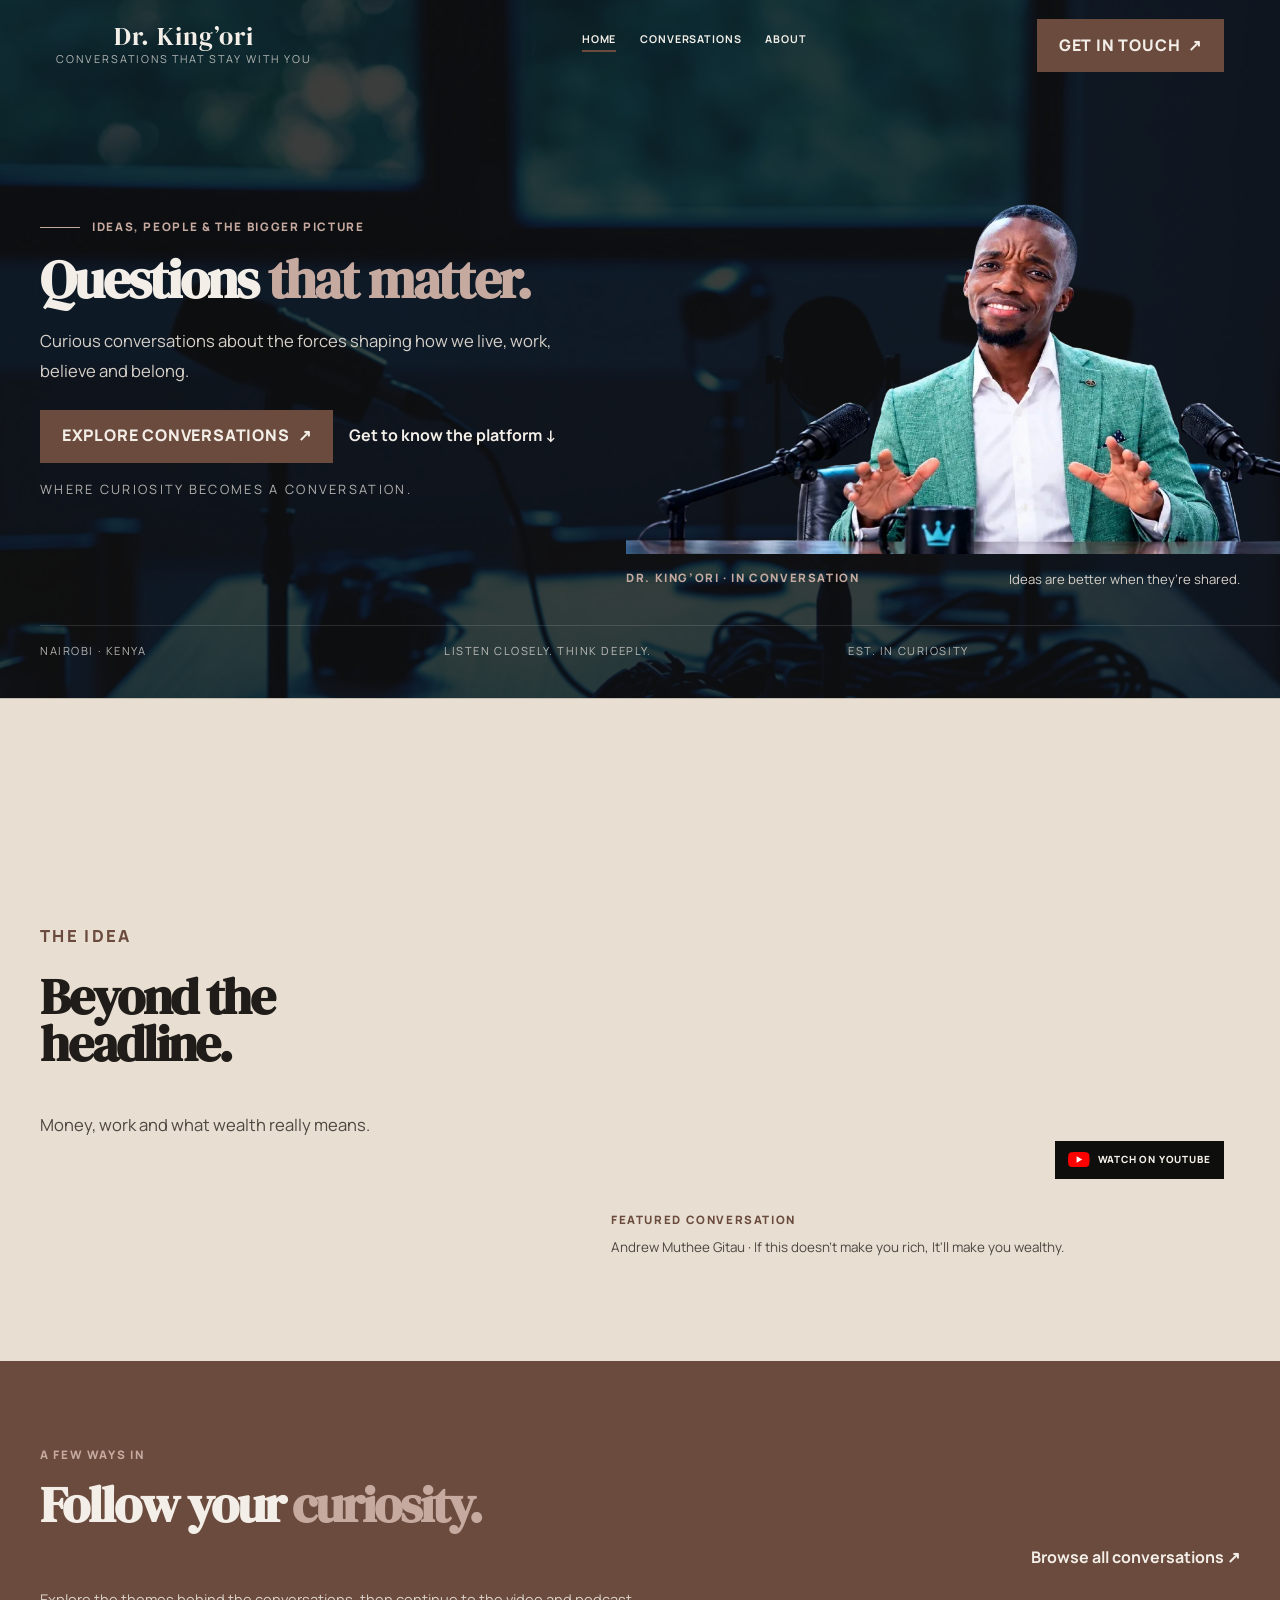
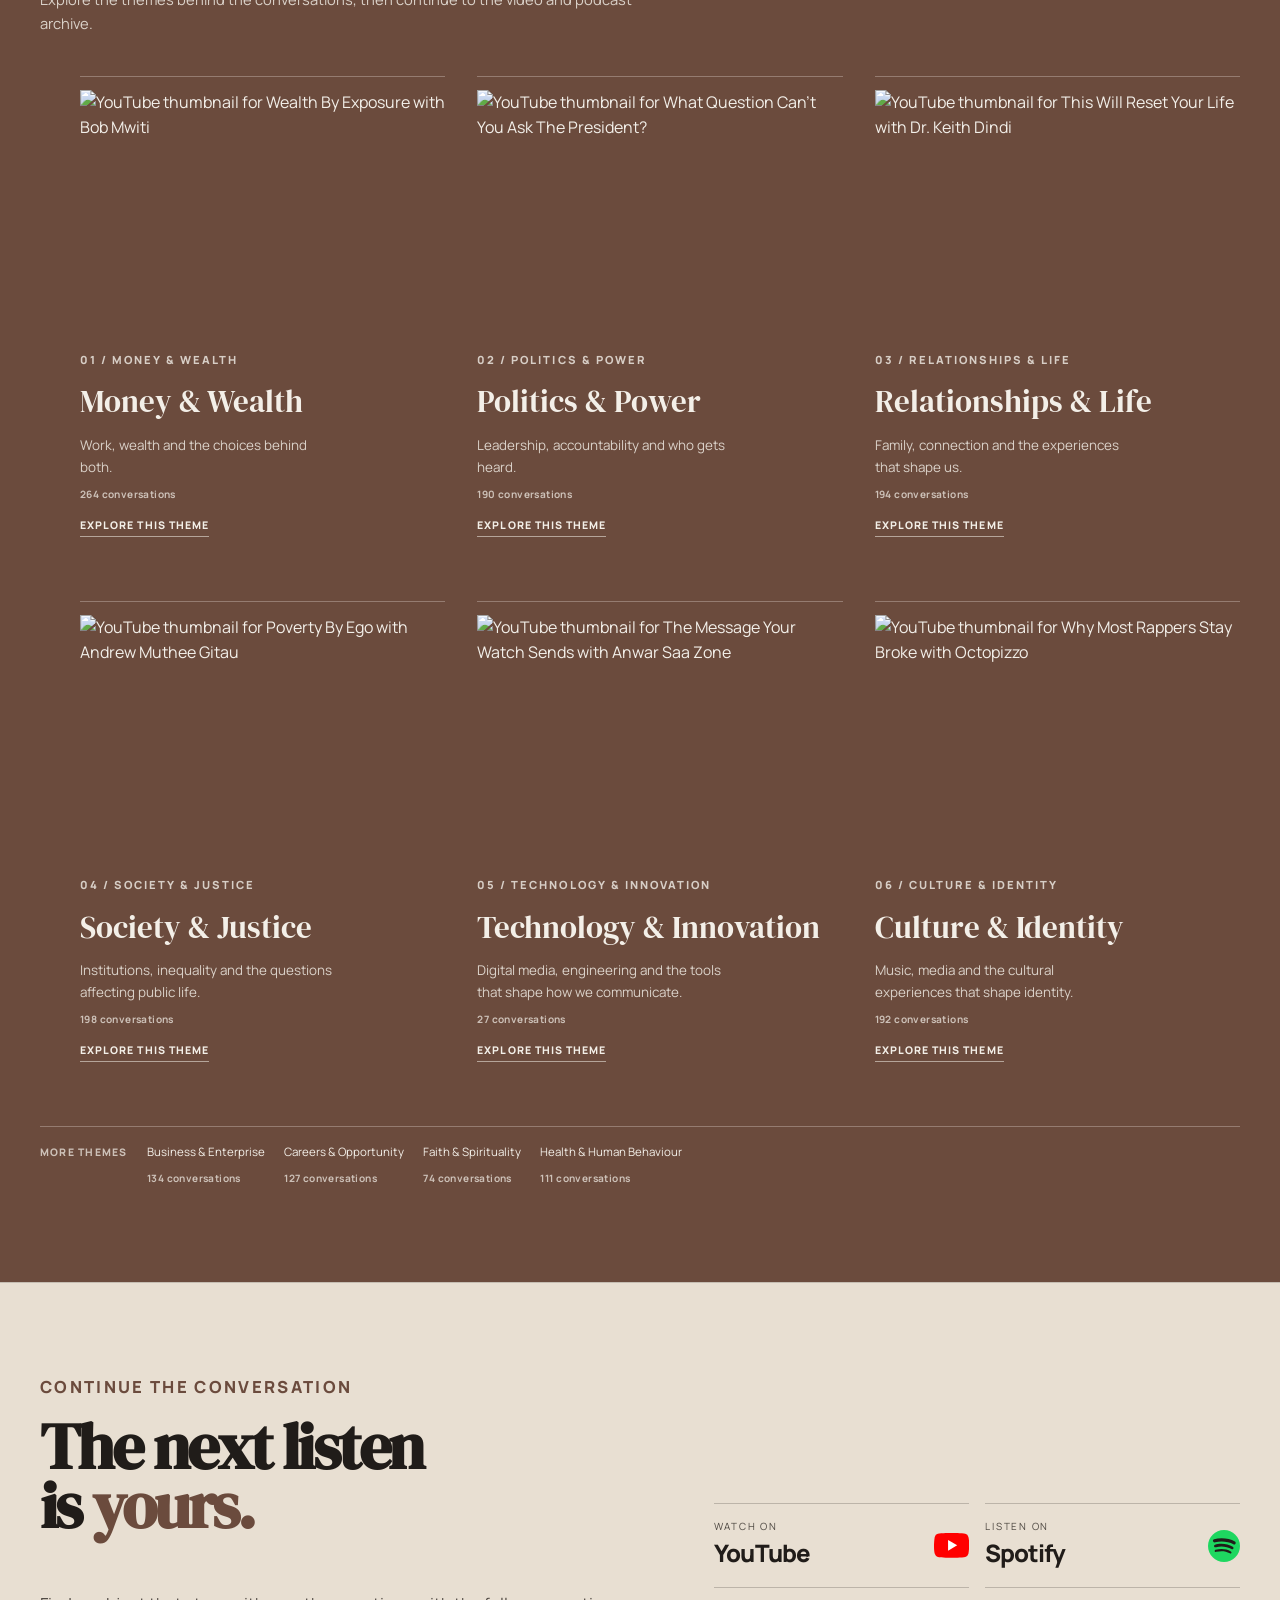
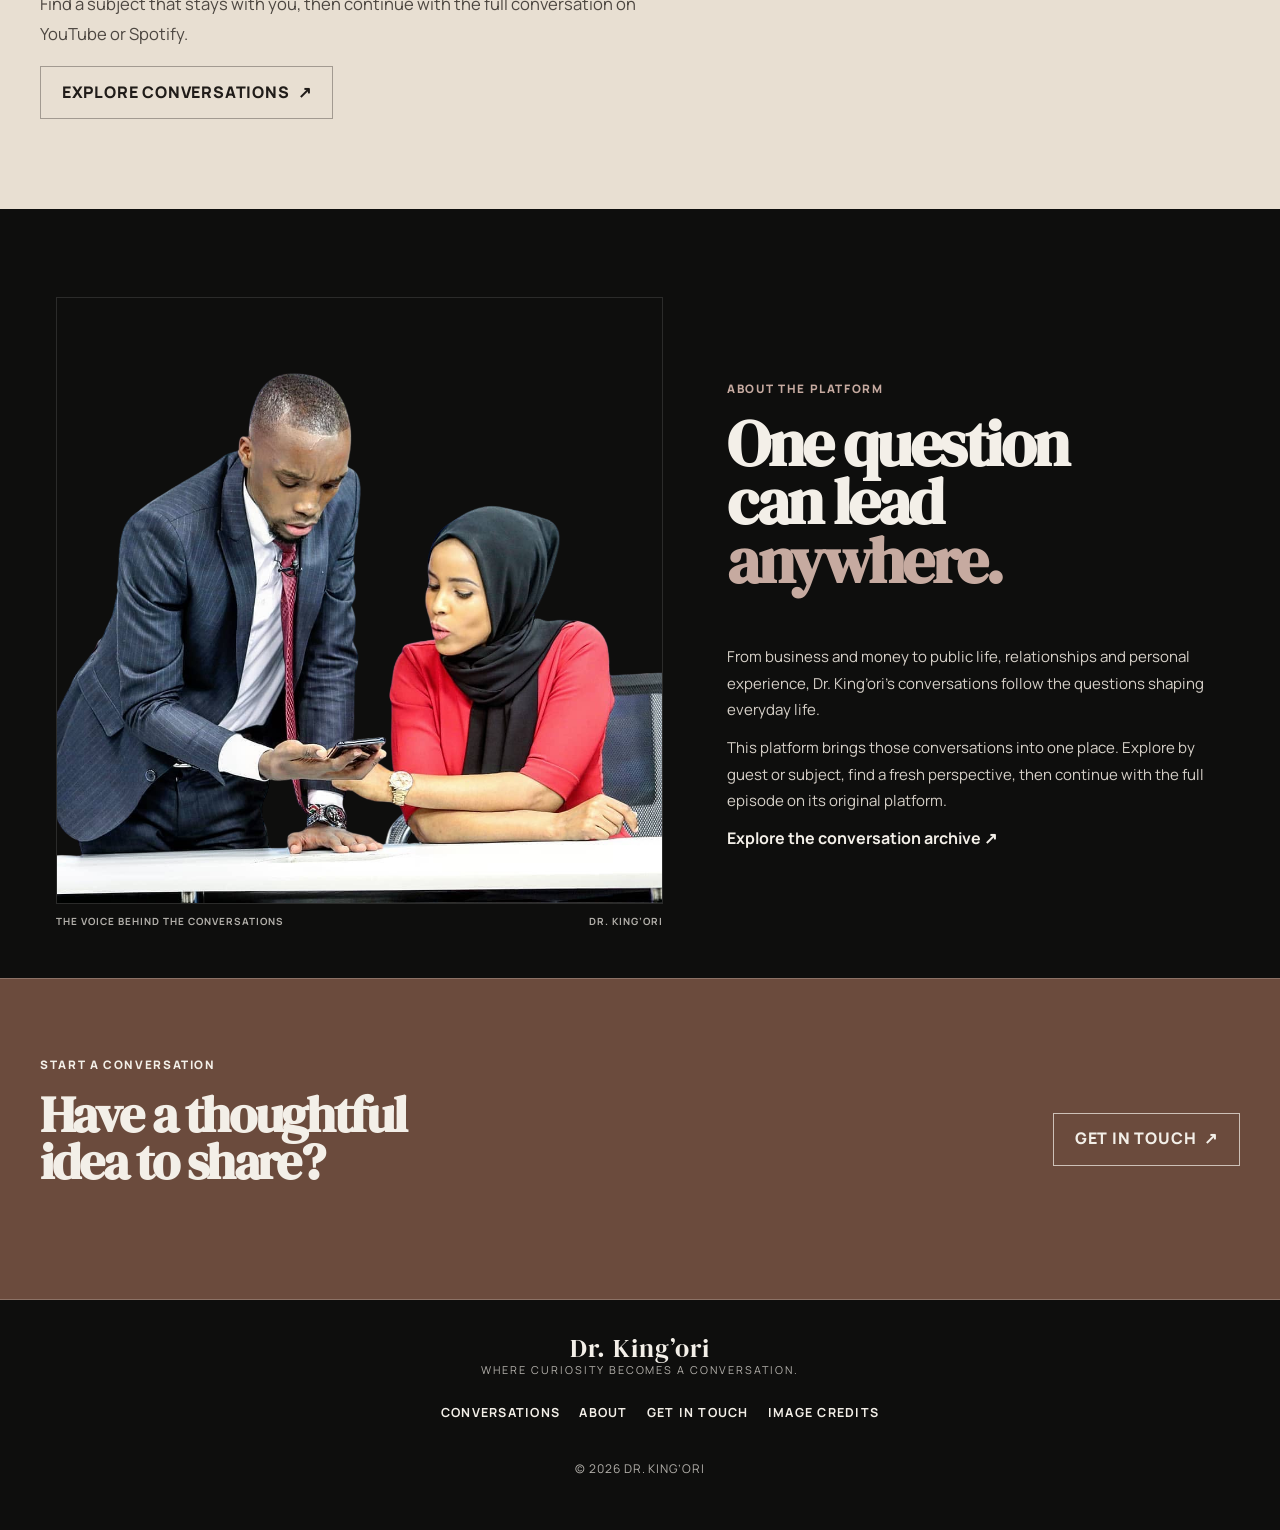
==== index.html @ 10d5b48e "Start the Kingori site as its own repository. Move the client site out of the course tree and publis" ====
<!doctype html>
<html lang="en">
  <head>
    <meta charset="UTF-8" />
    <meta name="viewport" content="width=device-width, initial-scale=1.0" />
    <meta
      name="description"
      content="Explore thoughtful conversations about money, power, people, society, and the questions shaping everyday life."
    />
    <meta name="author" content="Dr. King’ori" />
    <meta name="theme-color" content="#0e0e0d" />
    <title>Dr. King’ori — Questions That Matter</title>
    <link rel="preconnect" href="https://fonts.googleapis.com" />
    <link rel="preconnect" href="https://fonts.gstatic.com" crossorigin />
    <link
      href="https://fonts.googleapis.com/css2?family=DM+Serif+Display&family=Manrope:wght@400;500;600;700;800&display=swap"
      rel="stylesheet"
    />
    <link rel="stylesheet" href="styles/styles.css" />
    <link rel="stylesheet" href="styles/kingori.css" />
    <script src="scripts/main.js" defer></script>
    <script type="module" src="scripts/conversations/homepage.js"></script>
  </head>
  <body class="home-page">
    <a class="skip-link" href="#main-content">Skip to content</a>
    <div class="home-stage">
      <header class="page-header">
        <div class="header-container">
          <a class="wordmark" href="index.html" aria-label="Dr. King’ori home">
            <span class="wordmark-name">Dr. King’ori</span>
            <span class="wordmark-caption">Conversations that stay with you</span>
          </a>
          <nav class="navigation" aria-label="Main navigation">
            <ul class="nav-items">
              <li class="nav-item"><a href="index.html" aria-current="page">Home</a></li>
              <li class="nav-item"><a href="media.html">Conversations</a></li>
              <li class="nav-item"><a href="#about">About</a></li>
            </ul>
          </nav>
          <div class="actions">
            <a href="booking.html" class="cta-btn">Get in touch <span aria-hidden="true">↗</span></a>
          </div>
        </div>
      </header>

      <main id="main-content">
      <section class="hero home-hero" aria-labelledby="home-title">
        <div class="hero-content">
          <p class="eyebrow"><span></span> Ideas, people &amp; the bigger picture</p>
          <h1 id="home-title">Questions <em>that <span class="drop-word">matter.</span></em></h1>
          <p class="hero-lede">
            Curious conversations about the forces shaping how we live, work,
            believe and belong.
          </p>
          <div class="hero-actions">
            <a class="button button-dark" href="media.html">Explore conversations <span aria-hidden="true">↗</span></a>
            <a class="text-link" href="#about">Get to know the platform <span aria-hidden="true">↓</span></a>
          </div>
          <p class="hero-note">Where curiosity becomes a conversation.</p>
        </div>
        <figure class="hero-visual">
          <img
            src="images/hero/kingori00.webp"
            srcset="images/hero/kingori00.webp 1200w"
            sizes="(max-width: 699px) 100vw, 58vw"
            alt="Dr. King’ori discussing an idea with a guest"
            width="1200"
            height="675"
            fetchpriority="high"
            decoding="async"
          />
          <figcaption>
            <span class="visual-index">Dr. King’ori · In conversation</span>
            <span>Ideas are better when they’re shared.</span>
          </figcaption>
        </figure>
        <div class="hero-bottomline" aria-hidden="true">
          <span>NAIROBI · KENYA</span>
          <span>LISTEN CLOSELY. THINK DEEPLY.</span>
          <span>EST. IN CURIOSITY</span>
        </div>
      </section>

      <section class="intro-band featured-conversation" aria-labelledby="intro-title">
        <div class="feature-copy">
          <p class="eyebrow">THE IDEA</p>
          <h2 id="intro-title">Beyond the headline.</h2>
          <p>
            Money, work and what wealth really means.
          </p>
        </div>
        <figure class="feature-visual">
          <a
            class="feature-image-link"
            href="https://www.youtube.com/watch?v=Ff_97c6CEBM"
            target="_blank"
            rel="noopener noreferrer"
            aria-label="Watch on YouTube: If this doesn't make you rich, It'll make you wealthy with Andrew Muthee Gitau"
          >
            <span class="feature-play-cue" aria-hidden="true">
              <svg xmlns="http://www.w3.org/2000/svg" viewBox="0 0 256 180" focusable="false">
                <path fill="red" d="M250.346 28.075A32.18 32.18 0 0 0 227.69 5.418C207.824 0 127.87 0 127.87 0S47.912.164 28.046 5.582A32.18 32.18 0 0 0 5.39 28.24c-6.009 35.298-8.34 89.084.165 122.97a32.18 32.18 0 0 0 22.656 22.657c19.866 5.418 99.822 5.418 99.822 5.418s79.955 0 99.82-5.418a32.18 32.18 0 0 0 22.657-22.657c6.338-35.348 8.291-89.1-.164-123.134Z"/>
                <path fill="#fff" d="m102.421 128.06l66.328-38.418l-66.328-38.418z"/>
              </svg>
              <span>Watch on YouTube</span>
            </span>
            <picture>
              <source
                media="(max-width: 699px)"
                srcset="images/hero/media-mobile.webp"
              />
              <img
                src="images/hero/mediak.webp"
                alt="Dr. King’ori and a guest seated across a table in conversation."
                width="1944"
                height="1215"
                loading="lazy"
                decoding="async"
              />
            </picture>
          </a>
          <figcaption>
            <span class="visual-index">FEATURED CONVERSATION</span>
            <span class="feature-title">Andrew Muthee Gitau · If this doesn't make you rich, It'll make you wealthy.</span>
          </figcaption>
        </figure>
      </section>

      <section class="topics-section" aria-labelledby="topics-title">
        <div class="section-heading">
          <div>
            <p class="eyebrow">A FEW WAYS IN</p>
            <h2 id="topics-title">Follow your <em>curiosity.</em></h2>
          </div>
          <a class="text-link" href="media.html">Browse all conversations <span aria-hidden="true">↗</span></a>
        </div>
        <p class="topics-intro">
          Explore the themes behind the conversations, then continue to the video and podcast archive.
        </p>
        <ul class="topic-grid">
          <li>
            <a class="topic-card" href="media.html?category=money-wealth#conversation-archive" data-category="money-wealth">
              <span class="topic-image"><img data-category-image="money-wealth" alt="" width="1200" height="800" loading="lazy" decoding="async" /></span>
              <span class="topic-number">01 / MONEY &amp; WEALTH</span>
              <span class="topic-name">Money &amp; Wealth</span>
              <span class="topic-description">Work, wealth and the choices behind both.</span>
              <span class="topic-count"></span>
              <span class="topic-link-label">Explore this theme</span>
            </a>
          </li>
          <li>
            <a class="topic-card" href="media.html?category=politics-power#conversation-archive" data-category="politics-power">
              <span class="topic-image"><img data-category-image="politics-power" alt="" width="1200" height="800" loading="lazy" decoding="async" /></span>
              <span class="topic-number">02 / POLITICS &amp; POWER</span>
              <span class="topic-name">Politics &amp; Power</span>
              <span class="topic-description">Leadership, accountability and who gets heard.</span>
              <span class="topic-count"></span>
              <span class="topic-link-label">Explore this theme</span>
            </a>
          </li>
          <li>
            <a class="topic-card topic-card-people" href="media.html?category=relationships-life#conversation-archive" data-category="relationships-life">
              <span class="topic-image"><img data-category-image="relationships-life" alt="" width="1200" height="800" loading="lazy" decoding="async" /></span>
              <span class="topic-number">03 / RELATIONSHIPS &amp; LIFE</span>
              <span class="topic-name">Relationships &amp; Life</span>
              <span class="topic-description">Family, connection and the experiences that shape us.</span>
              <span class="topic-count"></span>
              <span class="topic-link-label">Explore this theme</span>
            </a>
          </li>
          <li>
            <a class="topic-card" href="media.html?category=society-justice#conversation-archive" data-category="society-justice">
              <span class="topic-image"><img data-category-image="society-justice" alt="" width="1200" height="800" loading="lazy" decoding="async" /></span>
              <span class="topic-number">04 / SOCIETY &amp; JUSTICE</span>
              <span class="topic-name">Society &amp; Justice</span>
              <span class="topic-description">Institutions, inequality and the questions affecting public life.</span>
              <span class="topic-count"></span>
              <span class="topic-link-label">Explore this theme</span>
            </a>
          </li>
          <li>
            <a class="topic-card" href="media.html?category=technology-innovation#conversation-archive" data-category="technology-innovation">
              <span class="topic-image"><img data-category-image="technology-innovation" alt="" width="1200" height="800" loading="lazy" decoding="async" /></span>
              <span class="topic-number">05 / TECHNOLOGY &amp; INNOVATION</span>
              <span class="topic-name">Technology &amp; Innovation</span>
              <span class="topic-description">Digital media, engineering and the tools that shape how we communicate.</span>
              <span class="topic-count"></span>
              <span class="topic-link-label">Explore this theme</span>
            </a>
          </li>
          <li>
            <a class="topic-card" href="media.html?category=culture-identity#conversation-archive" data-category="culture-identity">
              <span class="topic-image"><img data-category-image="culture-identity" alt="" width="1200" height="800" loading="lazy" decoding="async" /></span>
              <span class="topic-number">06 / CULTURE &amp; IDENTITY</span>
              <span class="topic-name">Culture &amp; Identity</span>
              <span class="topic-description">Music, media and the cultural experiences that shape identity.</span>
              <span class="topic-count"></span>
              <span class="topic-link-label">Explore this theme</span>
            </a>
          </li>
        </ul>
        <nav class="topic-shortcuts" aria-label="More conversation themes">
          <span>More themes</span>
          <a class="topic-shortcut" href="media.html?category=business-enterprise#conversation-archive" data-category="business-enterprise">Business &amp; Enterprise <span class="topic-count"></span></a>
          <a class="topic-shortcut" href="media.html?category=careers-opportunity#conversation-archive" data-category="careers-opportunity">Careers &amp; Opportunity <span class="topic-count"></span></a>
          <a class="topic-shortcut" href="media.html?category=faith-spirituality#conversation-archive" data-category="faith-spirituality">Faith &amp; Spirituality <span class="topic-count"></span></a>
          <a class="topic-shortcut" href="media.html?category=health-behaviour#conversation-archive" data-category="health-behaviour">Health &amp; Human Behaviour <span class="topic-count"></span></a>
        </nav>
      </section>

      <section class="listen-section" aria-labelledby="listen-title">
        <div class="listen-copy">
          <p class="eyebrow">CONTINUE THE CONVERSATION</p>
          <h2 id="listen-title">The next listen<br />is <em>yours.</em></h2>
          <p>
            Find a subject that stays with you, then continue with the full
            conversation on YouTube or Spotify.
          </p>
          <a class="button button-light" href="media.html">Explore conversations <span aria-hidden="true">↗</span></a>
        </div>
        <div class="platform-links">
          <a href="https://www.youtube.com/@LebrandKingori" target="_blank" rel="noopener noreferrer">
            <span><small>WATCH ON</small><strong>YouTube</strong></span>
            <svg class="platform-icon platform-icon-youtube" viewBox="0 0 256 180" aria-hidden="true" focusable="false">
              <path fill="#ff0000" d="M250.346 28.075A32.18 32.18 0 0 0 227.69 5.418C207.824 0 127.87 0 127.87 0S47.912.164 28.046 5.582A32.18 32.18 0 0 0 5.39 28.24c-6.009 35.298-8.34 89.084.165 122.97a32.18 32.18 0 0 0 22.656 22.657c19.866 5.418 99.822 5.418 99.822 5.418s79.955 0 99.82-5.418a32.18 32.18 0 0 0 22.657-22.657c6.338-35.348 8.291-89.1-.164-123.134Z"/>
              <path fill="#fff" d="m102.421 128.06l66.328-38.418l-66.328-38.418z"/>
            </svg>
          </a>
          <a href="https://open.spotify.com/show/5LmRSFz7JvyE0gGiOT6Xpd" target="_blank" rel="noopener noreferrer">
            <span><small>LISTEN ON</small><strong>Spotify</strong></span>
            <svg class="platform-icon platform-icon-spotify" viewBox="0 0 512 512" aria-hidden="true" focusable="false">
              <path fill="#1ed760" d="M256 0C114.7 0 0 114.7 0 256s114.7 256 256 256s256-114.7 256-256S397.3 0 256 0"/>
              <path fill="#201c19" d="M419.7 230.3c-5.4 0-8.7-1.3-13.3-4c-73.5-43.9-204.9-54.4-290-30.7c-3.7 1-8.4 2.7-13.3 2.7c-13.6 0-24.1-10.6-24.1-24.4c0-14 8.7-22 18-24.7c36.3-10.6 77-15.7 121.3-15.7c75.4 0 154.3 15.7 212 49.3c8.1 4.6 13.3 11 13.3 23.3c.1 14.2-11.3 24.2-23.9 24.2m-32 78.7c-5.4 0-9-2.4-12.7-4.3c-64.5-38.2-160.7-53.6-246.3-30.3c-5 1.3-7.6 2.7-12.3 2.7c-11 0-20-9-20-20s5.4-18.4 16-21.4c28.7-8.1 58-14 101-14c67 0 131.7 16.6 182.7 47c8.4 5 11.7 11.4 11.7 20.3c-.2 11-8.8 20-20.1 20m-27.8 67.7c-4.3 0-7-1.3-11-3.7c-64.4-38.8-139.4-40.5-213.4-25.3c-4 1-9.3 2.7-12.3 2.7c-10 0-16.3-7.9-16.3-16.3c0-10.6 6.3-15.7 14-17.3c84.5-18.7 170.9-17 244.6 27c6.3 4 10 7.6 10 17s-7.2 15.9-15.6 15.9"/>
            </svg>
          </a>
        </div>
      </section>

      <section class="about-section about-editorial" id="about" aria-labelledby="about-title">
        <figure class="about-visual">
          <img
            src="images/hero/port-6.png"
            alt="Dr. King’ori speaking into a microphone at a live event."
            width="1080"
            height="1080"
            loading="lazy"
            decoding="async"
          />
          <figcaption>
            <span>THE VOICE BEHIND THE CONVERSATIONS</span>
            <span>Dr. King’ori</span>
          </figcaption>
        </figure>
        <div class="about-content">
          <p class="eyebrow">ABOUT THE PLATFORM</p>
          <h2 id="about-title">One question<br />can lead <em>anywhere.</em></h2>
          <div class="about-copy">
            <p>
              From business and money to public life, relationships and
              personal experience, Dr. King’ori’s conversations follow the
              questions shaping everyday life.
            </p>
            <p>
              This platform brings those conversations into one place. Explore
              by guest or subject, find a fresh perspective, then continue with
              the full episode on its original platform.
            </p>
            <a class="text-link" href="media.html">Explore the conversation archive <span aria-hidden="true">↗</span></a>
          </div>
        </div>
      </section>

      <section class="contact-band" aria-labelledby="contact-title">
        <div>
          <p class="eyebrow">START A CONVERSATION</p>
          <h2 id="contact-title">Have a thoughtful<br />idea to share?</h2>
        </div>
        <a class="button button-outline" href="booking.html">Get in touch <span aria-hidden="true">↗</span></a>
      </section>
    </main>

    <footer class="page-footer">
      <a class="wordmark footer-wordmark" href="index.html">
        <span class="wordmark-name">Dr. King’ori</span>
        <span class="wordmark-caption">Where curiosity becomes a conversation.</span>
      </a>
      <nav aria-label="Footer navigation">
        <ul class="footer-nav">
          <li><a href="media.html">Conversations</a></li>
          <li><a href="index.html#about">About</a></li>
          <li><a href="booking.html">Get in touch</a></li>
          <li><a href="references.html">Image credits</a></li>
        </ul>
      </nav>
      <p class="footer-meta">© <span id="currentyear"></span> Dr. King’ori</p>
    </footer>
    </div>
  </body>
</html>
---- styles/styles.css ----
* {
  box-sizing: border-box;
}

html {
  scroll-behavior: smooth;
}

body {
  margin: 0;
  min-width: min(320px, 100%);
  font-family: "Manrope", "Segoe UI", sans-serif;
  line-height: 1.6;
  background: #111111;
  color: #f4eee5;
}

img {
  display: block;
  max-width: 100%;
  height: auto;
}

button,
input,
select,
textarea {
  font: inherit;
}

:focus-visible {
  outline: 2px solid #c69953;
  outline-offset: 4px;
}

p,
h1,
h2,
h3,
ul,
ol {
  margin-top: 0;
}

@media (prefers-reduced-motion: reduce) {
  html:focus-within {
    scroll-behavior: auto;
  }

  *, *::before, *::after {
    animation-duration: 0.01ms !important;
    animation-iteration-count: 1 !important;
    transition-duration: 0.01ms !important;
    scroll-behavior: auto !important;
  }
}
---- styles/kingori.css ----
:root {
  --kingori-bg: #0e0e0d;
  --kingori-bg-soft: #161412;
  --kingori-panel: rgba(255, 255, 255, 0.02);
  --kingori-text: #f3efe8;
  --kingori-text-soft: #d6d0c8;
  --kingori-line: rgba(255, 255, 255, 0.12);
  --kingori-accent: #6b4b3d;
  --kingori-accent-readable: #c6aaa0;
  --kingori-accent-soft: #d8c4bb;
  --kingori-muted: rgba(243, 239, 232, 0.72);
}

body {
  background: var(--kingori-bg);
  color: var(--kingori-text);
}

.home-stage {
  position: relative;
  isolation: isolate;
}

.home-stage::before {
  position: absolute;
  z-index: 0;
  inset: 0 0 auto;
  height: clamp(60rem, calc(100svh + 2rem), 68rem);
  background: url("../images/background/bg-1.webp") center 42% / cover no-repeat;
  content: "";
  opacity: 0.2;
  pointer-events: none;
}

.home-stage > .page-header,
.home-stage > main,
.home-stage > .page-footer {
  position: relative;
  z-index: 1;
}

.home-page #main-content > .intro-band {
  position: relative;
  z-index: 1;
  background: var(--kingori-bg);
}

img {
  border-radius: 0;
}

.skip-link {
  position: absolute;
  left: 1rem;
  top: -3rem;
  z-index: 100;
  padding: 0.7rem 1rem;
  background: #fff;
  color: #111;
  text-decoration: none;
}

.skip-link:focus {
  top: 1rem;
}

.page-header {
  position: sticky;
  top: 0;
  z-index: 20;
  background: rgba(14, 14, 13, 0.92);
  backdrop-filter: blur(8px);
  border-bottom: 1px solid var(--kingori-line);
}

.home-page .page-header {
  position: relative;
  background: transparent;
  backdrop-filter: none;
  border-bottom: 0;
}

.header-container {
  max-width: 1200px;
  margin: 0 auto;
  padding: 1.2rem 1rem;
  display: grid;
  gap: 1rem;
  justify-items: center;
  align-items: center;
}

.wordmark {
  display: inline-flex;
  flex-direction: column;
  align-items: center;
  text-decoration: none;
  color: var(--kingori-text);
}

.wordmark-name {
  font-family: "DM Serif Display", Georgia, serif;
  font-size: clamp(1.4rem, 2vw, 2.1rem);
  letter-spacing: 0.04em;
  line-height: 1;
}

.wordmark-caption {
  font-size: 0.68rem;
  letter-spacing: 0.18em;
  text-transform: uppercase;
  opacity: 0.72;
}

.navigation {
  width: 100%;
}

.nav-items {
  list-style: none;
  display: flex;
  justify-content: center;
  flex-wrap: wrap;
  gap: 1rem 1.5rem;
}

.nav-items a,
.footer-nav a,
.platform-strip a,
.text-link,
.archive-card-link,
.archive-source,
.platform-links a {
  color: var(--kingori-text);
  text-decoration: none;
}

.nav-items a {
  position: relative;
  font-weight: 700;
  letter-spacing: 0.08em;
  text-transform: uppercase;
  font-size: 0.67rem;
}

.nav-items a::after {
  content: "";
  position: absolute;
  left: 0;
  bottom: -0.35rem;
  width: 100%;
  height: 2px;
  background: var(--kingori-accent);
  transform: scaleX(0);
  transform-origin: center;
  transition: transform 180ms ease;
}

.nav-items a:hover::after,
.nav-items a[aria-current="page"]::after {
  transform: scaleX(1);
}

.actions {
  display: flex;
  justify-content: center;
}

.cta-btn,
.button,
.archive-source,
.archive-card-link,
.platform-links a,
.text-link,
.media-reset {
  transition:
    transform 180ms ease,
    background-color 180ms ease,
    border-color 180ms ease,
    color 180ms ease;
}

.cta-btn,
.button {
  display: inline-flex;
  align-items: center;
  justify-content: center;
  gap: 0.5rem;
  padding: 0.8rem 1.3rem;
  border-radius: 0;
  text-decoration: none;
  font-weight: 800;
  letter-spacing: 0.05em;
  text-transform: uppercase;
  border: 1px solid transparent;
  cursor: pointer;
}

.cta-btn,
.button-dark {
  background: var(--kingori-accent);
  color: var(--kingori-text);
}

.button-outline,
.button-light,
.media-reset {
  background: transparent;
  border-color: var(--kingori-line);
  color: var(--kingori-text);
}

.button:hover,
.cta-btn:hover,
.archive-source:hover,
.archive-card-link:hover,
.platform-links a:hover,
.text-link:hover,
.media-reset:hover {
  transform: translateY(-1px);
}

.text-link {
  font-weight: 700;
}

.hero,
.intro-band,
.topics-section,
.listen-section,
.about-section,
.contact-band,
.media-main,
.booking-main,
.page-footer,
.references-main {
  max-width: 1200px;
  margin: 0 auto;
  padding-left: 1rem;
  padding-right: 1rem;
}

.hero {
  display: grid;
  gap: 2rem;
  padding-top: clamp(3rem, 7vw, 6rem);
  padding-bottom: clamp(2.5rem, 6vw, 4rem);
}

.home-hero {
  max-width: none;
  padding-left: max(1rem, calc((100vw - 1200px) / 2));
  padding-right: 0;
  background: transparent;
}

.eyebrow {
  display: inline-flex;
  align-items: center;
  gap: 0.75rem;
  margin-bottom: 1rem;
  color: var(--kingori-accent-readable);
  font-size: 0.73rem;
  font-weight: 800;
  letter-spacing: 0.14em;
  text-transform: uppercase;
}

.eyebrow span {
  display: inline-block;
  width: 2.5rem;
  height: 1px;
  background: currentColor;
}

.hero h1,
.archive-intro h1,
.booking-intro h1,
.about-section h2,
.listen-copy h2,
.intro-band h2,
.contact-band h2,
.section-heading h2 {
  font-family: "DM Serif Display", Georgia, serif;
  line-height: 0.92;
  letter-spacing: -0.04em;
  color: var(--kingori-text);
}

.hero h1 {
  font-size: clamp(3.2rem, 7vw, 7rem);
}

@keyframes matter-pendulum {
  0% {
    opacity: 0;
    transform: translateY(1.2em) rotate(90deg);
  }

  15% {
    opacity: 1;
    transform: translateY(1.2em) rotate(70deg);
  }

  40% {
    transform: translateY(1.2em) rotate(-20deg);
  }

  60% {
    transform: translateY(1.2em) rotate(10deg);
  }

  80% {
    transform: translateY(1.2em) rotate(-5deg);
  }

  100% {
    opacity: 1;
    transform: translateY(1.2em) rotate(0deg);
  }
}

.hero h1 em,
.archive-intro h1 em,
.booking-intro h1 em,
.about-section h2 em,
.listen-copy h2 em,
.section-heading h2 em {
  color: var(--kingori-accent-readable);
  font-style: normal;
}

.hero-lede,
.archive-intro p,
.listen-copy p,
.about-copy p,
.booking-intro-description,
.booking-form-intro p,
.archive-heading p,
.intro-band p,
.references-intro,
.contact-aside p {
  max-width: 38rem;
  font-size: 1.04rem;
  line-height: 1.8;
  color: var(--kingori-text-soft);
}

.hero-actions {
  display: flex;
  flex-wrap: wrap;
  align-items: center;
  gap: 1rem;
  margin-top: 1.5rem;
}

.hero-note {
  margin-top: 1rem;
  font-size: 0.8rem;
  letter-spacing: 0.18em;
  text-transform: uppercase;
  color: var(--kingori-muted);
}

.hero-visual {
  position: relative;
  margin: 0;
  padding: 0;
  border: 0;
  background: transparent;
  box-shadow: none;
}

.hero-visual img {
  width: 100%;
  height: auto;
  aspect-ratio: 1.6;
  object-fit: cover;
  object-position: right center;
  border-radius: 0;
}

.hero-visual figcaption {
  display: flex;
  flex-wrap: wrap;
  justify-content: space-between;
  gap: 0.35rem 1rem;
  margin-top: 0.9rem;
  padding-right: max(1rem, calc((100vw - 1200px) / 2));
  color: var(--kingori-text-soft);
  font-size: 0.82rem;
}

.visual-index {
  font-size: 0.72rem;
  letter-spacing: 0.14em;
  color: var(--kingori-accent-readable);
  text-transform: uppercase;
  font-weight: 800;
}

.hero-bottomline {
  margin-top: 0.2rem;
  display: grid;
  grid-template-columns: repeat(auto-fit, minmax(10rem, 1fr));
  gap: 0.75rem;
  padding-top: 1rem;
  border-top: 1px solid var(--kingori-line);
  color: var(--kingori-muted);
  font-size: 0.7rem;
  letter-spacing: 0.14em;
  text-transform: uppercase;
}

.intro-band,
.listen-section,
.contact-band {
  border-top: 1px solid var(--kingori-line);
  padding-top: 3rem;
  padding-bottom: 3rem;
}

.intro-band {
  display: grid;
  gap: 1.2rem;
  align-items: center;
}

.featured-conversation {
  grid-template-columns: minmax(0, 1fr);
  gap: 2rem;
  padding-top: clamp(4rem, 8vw, 7rem);
  padding-bottom: clamp(4rem, 8vw, 7rem);
}

.home-page #main-content > .featured-conversation {
  max-width: none;
  margin: 0;
  padding-right: max(1rem, calc((100vw - 1200px) / 2));
  padding-left: max(1rem, calc((100vw - 1200px) / 2));
  background: #e8dfd2;
  border-color: rgba(14, 14, 13, 0.16);
  color: #201c19;
}

.home-page #main-content > .featured-conversation .eyebrow,
.home-page #main-content > .featured-conversation h2 span,
.home-page #main-content > .featured-conversation .visual-index {
  color: #6b4b3d;
}

.home-page #main-content > .featured-conversation h2 {
  color: #201c19;
}

.home-page #main-content > .featured-conversation .feature-copy > p:not(.eyebrow),
.home-page #main-content > .featured-conversation figcaption {
  color: #4d4741;
}

.home-page #main-content > .listen-section {
  max-width: none;
  margin: 0;
  border-color: rgba(14, 14, 13, 0.16);
  padding: clamp(3rem, 7vw, 6rem) max(1rem, calc((100vw - 1200px) / 2));
  background: #e8dfd2;
  color: #201c19;
}

.home-page #main-content > .listen-section .eyebrow,
.home-page #main-content > .listen-section .listen-copy h2 em {
  color: #6b4b3d;
}

.home-page #main-content > .listen-section .listen-copy h2,
.home-page #main-content > .listen-section .listen-copy p:not(.eyebrow),
.home-page #main-content > .listen-section .platform-links a {
  color: #201c19;
}

.home-page #main-content > .listen-section .listen-copy p:not(.eyebrow) {
  color: #4d4741;
}

.home-page #main-content > .listen-section .button-light {
  border-color: rgba(32, 28, 25, 0.35);
  color: #201c19;
}

.home-page #main-content > .listen-section .button-light:hover,
.home-page #main-content > .listen-section .button-light:focus-visible {
  border-color: #6b4b3d;
  background: rgba(107, 75, 61, 0.08);
}

.home-page #main-content > .listen-section .platform-links a {
  border-color: rgba(32, 28, 25, 0.22);
}

.home-page #main-content > .listen-section .platform-links a small {
  color: #4d4741;
}

.home-page #main-content > .listen-section .platform-links a:hover,
.home-page #main-content > .listen-section .platform-links a:focus-visible {
  border-color: #6b4b3d;
}

.home-page #main-content > .contact-band {
  max-width: none;
  margin: 0;
  border-color: rgba(243, 239, 232, 0.24);
  padding: clamp(2.5rem, 6vw, 4.5rem) max(1rem, calc((100vw - 1200px) / 2));
  background: var(--kingori-accent);
  color: var(--kingori-text);
}

.home-page #main-content > .contact-band .eyebrow,
.home-page #main-content > .contact-band h2 {
  color: var(--kingori-text);
}

.home-page #main-content > .contact-band .button-outline {
  border-color: rgba(243, 239, 232, 0.72);
  color: var(--kingori-text);
}

.home-page #main-content > .contact-band .button-outline:hover,
.home-page #main-content > .contact-band .button-outline:focus-visible {
  border-color: var(--kingori-text);
  background: rgba(243, 239, 232, 0.1);
}

.feature-copy {
  max-width: 34rem;
}

.feature-copy .eyebrow {
  margin-bottom: 1.4rem;
}

.feature-copy h2 {
  max-width: 12ch;
}

.feature-copy > p:not(.eyebrow) {
  max-width: 34rem;
  margin-bottom: 0;
}

.feature-image-link {
  position: relative;
  display: block;
  overflow: hidden;
}

.feature-play-cue {
  position: absolute;
  right: 1rem;
  bottom: 1rem;
  z-index: 1;
  display: inline-flex;
  align-items: center;
  gap: 0.5rem;
  padding: 0.7rem 0.85rem;
  background: var(--kingori-bg);
  color: var(--kingori-text);
  font-size: 0.62rem;
  font-weight: 800;
  letter-spacing: 0.08em;
  text-transform: uppercase;
}

.feature-play-cue svg {
  width: 1.35rem;
  height: auto;
  flex: 0 0 auto;
}

.feature-visual {
  margin: 0;
}

.feature-visual img {
  width: 100%;
  aspect-ratio: 16 / 10;
  object-fit: cover;
}

.feature-visual figcaption {
  display: grid;
  gap: 0.5rem;
  margin-top: 1rem;
  color: var(--kingori-text-soft);
  font-size: 0.84rem;
  line-height: 1.6;
}

.feature-visual .visual-index {
  color: var(--kingori-accent-readable);
}

.intro-band h2 {
  font-size: clamp(2rem, 4vw, 4rem);
}

.intro-band h2 span {
  color: var(--kingori-accent-readable);
}

.topics-section {
  padding-top: clamp(3.5rem, 7vw, 5rem);
  padding-bottom: clamp(4rem, 8vw, 6rem);
}

.home-page #main-content > .topics-section {
  max-width: none;
  margin: 0;
  padding-right: max(1rem, calc((100vw - 1200px) / 2));
  padding-left: max(1rem, calc((100vw - 1200px) / 2));
  background: var(--kingori-accent);
  color: var(--kingori-text);
}

.section-heading {
  display: flex;
  flex-wrap: wrap;
  align-items: end;
  justify-content: space-between;
  gap: 1rem;
  margin-bottom: 1.5rem;
}

.topics-intro {
  max-width: 38rem;
  margin: -0.45rem 0 2.5rem;
  color: rgba(243, 239, 232, 0.82);
  font-size: 0.92rem;
  line-height: 1.65;
}

.section-heading h2 {
  font-size: clamp(2.3rem, 4vw, 4rem);
}

.topic-grid {
  list-style: none;
  display: grid;
  grid-template-columns: repeat(3, minmax(0, 1fr));
  column-gap: clamp(1rem, 2.5vw, 2rem);
  row-gap: clamp(2.5rem, 5vw, 4rem);
}

.topic-card {
  display: grid;
  align-content: start;
  padding-top: 0.8rem;
  border-top: 1px solid rgba(243, 239, 232, 0.3);
  border-radius: 0;
  background: transparent;
  color: var(--kingori-text);
  text-decoration: none;
}

.topic-card:focus-visible {
  outline: 2px solid var(--kingori-text);
  outline-offset: 0.35rem;
}

.topic-image {
  display: block;
  overflow: hidden;
  margin-bottom: 1.1rem;
}

.topic-image img {
  display: block;
  width: 100%;
  aspect-ratio: 3 / 2;
  object-fit: cover;
  object-position: center;
  filter: saturate(0.84);
  transition:
    filter 360ms ease,
    transform 500ms cubic-bezier(0.2, 0.7, 0.2, 1);
}

.topic-card:hover .topic-image img,
.topic-card:focus-visible .topic-image img {
  filter: saturate(1);
  transform: scale(1.025);
}

.topic-card-people .topic-image img {
  object-position: center 12%;
}

.topic-number {
  display: block;
  font-size: 0.7rem;
  letter-spacing: 0.18em;
  font-weight: 800;
  text-transform: uppercase;
  color: rgba(243, 239, 232, 0.8);
}

.topic-name {
  margin-top: 0.55rem;
  font-size: clamp(1.45rem, 2.4vw, 2rem);
  font-family: "DM Serif Display", Georgia, serif;
}

.topic-description {
  max-width: 32ch;
  margin-top: 0.45rem;
  color: rgba(243, 239, 232, 0.82);
  font-size: 0.84rem;
  line-height: 1.65;
}

.topic-link-label {
  width: fit-content;
  margin-top: 0.9rem;
  border-bottom: 1px solid rgba(243, 239, 232, 0.55);
  padding-bottom: 0.16rem;
  font-size: 0.66rem;
  font-weight: 800;
  letter-spacing: 0.1em;
  text-transform: uppercase;
  transition: border-color 180ms ease;
}

.topic-count {
  display: block;
  margin-top: 0.5rem;
  color: rgba(243, 239, 232, 0.72);
  font-size: 0.63rem;
  font-weight: 700;
  letter-spacing: 0.04em;
}

.topic-shortcuts {
  display: flex;
  flex-wrap: wrap;
  align-items: baseline;
  gap: 0.75rem 1.2rem;
  margin-top: clamp(2.5rem, 5vw, 4rem);
  border-top: 1px solid rgba(243, 239, 232, 0.3);
  padding-top: 1rem;
}

.topic-shortcuts > span {
  color: rgba(243, 239, 232, 0.72);
  font-size: 0.65rem;
  font-weight: 800;
  letter-spacing: 0.12em;
  text-transform: uppercase;
}

.topic-shortcut {
  color: var(--kingori-text);
  font-size: 0.72rem;
  text-decoration: none;
}

.topic-shortcut:hover,
.topic-shortcut:focus-visible {
  text-decoration: underline;
  text-underline-offset: 0.2em;
}

.topic-card:hover .topic-link-label,
.topic-card:focus-visible .topic-link-label {
  border-color: currentColor;
}

.listen-section {
  display: grid;
  gap: 2rem;
}

.listen-copy h2 {
  font-size: clamp(2.4rem, 5vw, 5rem);
}

.platform-links {
  display: grid;
  gap: 1rem;
}

.platform-links a {
  display: grid;
  grid-template-columns: 1fr auto;
  align-items: center;
  gap: 1rem;
  padding: 0.9rem 0;
  border-top: 1px solid var(--kingori-line);
  border-bottom: 1px solid var(--kingori-line);
  border-left: 0;
  border-right: 0;
  border-radius: 0;
  background: transparent;
}

.platform-links a small {
  display: block;
  font-size: 0.62rem;
  letter-spacing: 0.18em;
  text-transform: uppercase;
  color: var(--kingori-muted);
}

.platform-links a strong {
  font-size: 1.5rem;
  font-weight: 800;
  letter-spacing: -0.04em;
}

.platform-icon {
  display: block;
  width: 2rem;
  height: 2rem;
  flex: 0 0 auto;
}

.platform-icon-youtube {
  width: 2.2rem;
  height: 1.55rem;
}

.about-section {
  padding-top: 2rem;
  padding-bottom: 3rem;
}

.home-page #main-content > .about-editorial {
  display: grid;
  grid-template-columns: minmax(0, 1fr);
  gap: clamp(1.5rem, 4vw, 3.5rem);
  align-items: center;
  padding-top: clamp(3rem, 7vw, 5.5rem);
}

.about-visual {
  min-width: 0;
  margin: 0;
}

.about-visual img {
  display: block;
  width: 100%;
  aspect-ratio: 1;
  border: 1px solid var(--kingori-line);
  object-fit: contain;
}

.about-visual figcaption {
  display: flex;
  justify-content: space-between;
  gap: 1rem;
  margin-top: 0.65rem;
  color: var(--kingori-muted);
  font-size: 0.62rem;
  font-weight: 700;
  letter-spacing: 0.1em;
  text-transform: uppercase;
}

.about-content {
  min-width: 0;
}

.about-content > .eyebrow {
  margin-bottom: 1rem;
}

.about-section h2 {
  font-size: clamp(2.5rem, 5vw, 5rem);
}

.about-copy {
  max-width: 38rem;
  margin-top: 1.25rem;
  display: grid;
  gap: 0.75rem;
}

.about-copy p {
  margin: 0;
  color: var(--kingori-text-soft);
  font-size: 0.94rem;
  line-height: 1.75;
}

.contact-band {
  display: flex;
  flex-wrap: wrap;
  justify-content: space-between;
  align-items: center;
  gap: 1rem;
  border-bottom: 1px solid var(--kingori-line);
  margin-bottom: 2rem;
}

.contact-band h2 {
  font-size: clamp(2rem, 4vw, 3.25rem);
}

.page-footer {
  display: grid;
  gap: 1.1rem;
  justify-items: center;
  padding-top: 2.2rem;
  padding-bottom: 2.5rem;
}

.footer-wordmark {
  margin-bottom: 0.2rem;
}

.footer-nav {
  list-style: none;
  display: flex;
  flex-wrap: wrap;
  justify-content: center;
  gap: 0.9rem 1.2rem;
}

.footer-nav a {
  font-size: 0.78rem;
  letter-spacing: 0.1em;
  text-transform: uppercase;
  font-weight: 700;
}

.footer-meta {
  font-size: 0.75rem;
  letter-spacing: 0.08em;
  text-transform: uppercase;
  color: var(--kingori-muted);
}

.archive-intro,
.archive-section,
.platform-strip,
.booking-main {
  max-width: 1200px;
  margin: 0 auto;
  padding-left: 1rem;
  padding-right: 1rem;
}

.archive-intro {
  display: grid;
  grid-template-columns: minmax(0, 1.55fr) minmax(18rem, 0.8fr);
  align-items: center;
  gap: clamp(1.5rem, 4vw, 3.5rem);
  padding-top: clamp(2rem, 4vw, 3.5rem);
  padding-bottom: 1.25rem;
}

.archive-intro-visual {
  display: block;
  grid-column: 1;
  grid-row: 1;
  min-width: 0;
}

.archive-intro-copy {
  grid-column: 2;
  grid-row: 1;
  padding-block: 1rem;
}

.archive-intro h1 {
  margin-bottom: 1rem;
  font-size: clamp(2.8rem, 4.8vw, 4.6rem);
}

.archive-intro-copy > p:last-child {
  max-width: 24rem;
  margin-bottom: 0;
  color: var(--kingori-text-soft);
  font-size: clamp(0.9rem, 1.15vw, 1rem);
  line-height: 1.7;
}

.archive-intro-image {
  width: 100%;
  height: clamp(18rem, 31vw, 25rem);
  border: 1px solid var(--kingori-line);
  object-fit: cover;
  object-position: center 42%;
}

.archive-source {
  display: inline-flex;
  align-items: center;
  gap: 0.5rem;
  margin-top: 1.2rem;
  font-weight: 800;
  letter-spacing: 0.08em;
  text-transform: uppercase;
}

.archive-section {
  padding-top: 1.5rem;
  padding-bottom: 3rem;
}

.archive-section > .archive-heading {
  display: grid;
  gap: 0.7rem;
  margin-bottom: 1.5rem;
}

.archive-heading {
  display: grid;
  gap: 0.7rem;
  margin-bottom: 1.5rem;
}

.archive-heading h2 {
  font-size: clamp(2rem, 3.7vw, 3.5rem);
  font-family: "DM Serif Display", Georgia, serif;
  color: var(--kingori-text);
  letter-spacing: -0.04em;
}

.archive-controls {
  display: grid;
  gap: 1rem;
  margin-bottom: 1.5rem;
}

.archive-tools {
  display: grid;
  grid-template-areas:
    "format format"
    "search search"
    "theme sort";
  grid-template-columns: repeat(2, minmax(0, 1fr));
  align-items: end;
  gap: 1rem;
  margin-block: 1.5rem 1.25rem;
}

.archive-format {
  grid-area: format;
  display: grid;
  gap: 0.45rem;
  align-content: end;
}

.archive-control-label,
.archive-sort label,
.archive-search label,
.category-filter-wrap label {
  display: block;
  margin: 0;
  color: var(--kingori-muted);
  font-size: 0.66rem;
  font-weight: 800;
  letter-spacing: 0.1em;
  text-transform: uppercase;
}

.category-filter-wrap {
  grid-area: theme;
  display: grid;
  min-width: 0;
  gap: 0.45rem;
  margin: 0;
}

.archive-sort {
  grid-area: sort;
  display: grid;
  min-width: 0;
  gap: 0.45rem;
}

.archive-sort select,
.category-filter-wrap select {
  width: 100%;
  min-width: 0;
  min-height: 2.7rem;
  border: 1px solid var(--kingori-line);
  border-radius: 0;
  padding: 0.55rem 0.75rem;
  background: var(--kingori-bg);
  color: var(--kingori-text);
  font: inherit;
  font-size: 0.75rem;
  cursor: pointer;
}

.format-controls {
  display: flex;
  align-items: center;
  gap: 0.45rem;
}

.format-controls button {
  flex: 0 0 auto;
  min-height: 2.7rem;
  border: 1px solid var(--kingori-line);
  border-radius: 0;
  padding: 0.6rem 0.8rem;
  background: transparent;
  color: var(--kingori-muted);
  font: inherit;
  font-size: 0.7rem;
  font-weight: 800;
  letter-spacing: 0.05em;
  cursor: pointer;
  transition: border-color 180ms ease, color 180ms ease, background-color 180ms ease;
}

.format-controls button[aria-pressed="true"] {
  border-color: var(--kingori-accent-readable);
  background: var(--kingori-accent);
  color: var(--kingori-text);
}

.format-controls button:hover {
  border-color: var(--kingori-accent-readable);
  color: var(--kingori-text);
}

.format-controls button[data-format="all"] {
  min-width: 3.25rem;
  font-size: 0.75rem;
}

.format-icon {
  display: block;
  width: 1.35rem;
  height: 1.1rem;
}

.format-icon-spotify {
  width: 1.2rem;
  height: 1.2rem;
}

.archive-search label {
  margin-bottom: 0.45rem;
}

.archive-search input {
  width: 100%;
  min-width: 0;
  min-height: 3rem;
  border: 1px solid var(--kingori-line);
  border-radius: 0;
  padding: 0.8rem 0.9rem;
  background: transparent;
  color: var(--kingori-text);
  font: inherit;
  font-size: 0.86rem;
}

.archive-search {
  grid-area: search;
  min-width: 0;
}

.archive-tools :is(button, input, select):focus-visible,
.category-filter-wrap select:focus-visible {
  outline: 2px solid var(--kingori-accent-readable);
  outline-offset: 3px;
}

.conversation-list-heading {
  display: flex;
  flex-wrap: wrap;
  align-items: baseline;
  justify-content: space-between;
  gap: 0.5rem 1.5rem;
  margin-block: 1.25rem 0.7rem;
}

.conversation-results {
  margin: 0;
  color: var(--kingori-text);
  font-size: 0.78rem;
  font-weight: 800;
  letter-spacing: 0.08em;
  text-transform: uppercase;
}

.source-status {
  max-width: 60ch;
  margin: 0;
  color: var(--kingori-muted);
  font-size: 0.72rem;
}

.conversation-list {
  display: grid;
  list-style: none;
  margin: 0;
  padding: 0;
}

.conversation-item,
.conversation-loading {
  border-top: 1px solid var(--kingori-line);
}

.conversation-entry {
  display: grid;
  grid-template-columns: minmax(8rem, 0.28fr) minmax(0, 1fr) auto;
  align-items: start;
  gap: 1.25rem;
  padding-block: 1.35rem;
}

.conversation-entry-has-cover {
  grid-template-columns: 9rem minmax(7rem, 0.28fr) minmax(0, 1fr) auto;
}

.conversation-cover {
  width: 100%;
  aspect-ratio: 16 / 10;
  border: 1px solid var(--kingori-line);
  object-fit: cover;
}

.conversation-entry-audio .conversation-cover {
  aspect-ratio: 1;
}

.conversation-index,
.conversation-meta {
  margin: 0;
  color: var(--kingori-muted);
  font-size: 0.65rem;
  font-weight: 800;
  letter-spacing: 0.1em;
  text-transform: uppercase;
}

.conversation-index span {
  display: block;
  margin-top: 0.35rem;
  color: var(--kingori-accent-readable);
}

.conversation-copy h3 {
  margin-bottom: 0.35rem;
  color: var(--kingori-text);
  font-family: "DM Serif Display", Georgia, serif;
  font-size: clamp(1.25rem, 2.2vw, 1.8rem);
  font-weight: 400;
  line-height: 1.15;
}

.conversation-guest {
  margin-bottom: 0.35rem;
  color: var(--kingori-text-soft);
  font-size: 0.84rem;
}

.conversation-meta {
  margin-bottom: 0.7rem;
  font-size: 0.62rem;
  letter-spacing: 0.06em;
}

.conversation-tags {
  display: flex;
  flex-wrap: wrap;
  gap: 0.4rem;
}

.conversation-tag {
  border: 1px solid var(--kingori-line);
  padding: 0.2rem 0.4rem;
  color: var(--kingori-accent-readable);
  font-size: 0.6rem;
  letter-spacing: 0.04em;
}

.conversation-tag-pending {
  color: var(--kingori-muted);
}

.conversation-details {
  align-self: center;
  border: 0;
  border-bottom: 1px solid var(--kingori-line);
  border-radius: 0;
  padding: 0 0 0.2rem;
  background: transparent;
  color: var(--kingori-text);
  font: inherit;
  font-size: 0.65rem;
  font-weight: 800;
  letter-spacing: 0.06em;
  text-transform: uppercase;
  cursor: pointer;
  text-decoration: none;
}

.conversation-details:hover {
  border-color: var(--kingori-accent-readable);
}

.conversation-empty,
.conversation-loading,
.archive-note {
  padding-block: 1.5rem;
  color: var(--kingori-muted);
}

.conversation-dialog {
  width: min(100% - 2rem, 44rem);
  max-height: min(85vh, 48rem);
  overflow-y: auto;
  border: 1px solid var(--kingori-line);
  border-radius: 0;
  padding: 0;
  background: var(--kingori-bg);
  color: var(--kingori-text);
}

.conversation-dialog::backdrop {
  background: rgba(0, 0, 0, 0.76);
}

.conversation-dialog-content {
  padding: clamp(1.25rem, 4vw, 2.5rem);
}

.conversation-dialog form {
  display: flex;
  justify-content: end;
  margin-bottom: 1.5rem;
}

.dialog-close {
  border: 0;
  border-bottom: 1px solid var(--kingori-line);
  border-radius: 0;
  padding: 0.2rem 0;
  background: transparent;
  color: var(--kingori-text);
  font: inherit;
  font-size: 0.7rem;
  font-weight: 800;
  text-transform: uppercase;
  cursor: pointer;
}

.conversation-dialog h2 {
  max-width: 22ch;
  margin-bottom: 1.25rem;
  font-family: "DM Serif Display", Georgia, serif;
  font-size: clamp(2rem, 5vw, 3.5rem);
  font-weight: 400;
  line-height: 1.08;
}

.dialog-metadata {
  display: grid;
  gap: 0.65rem;
  margin-bottom: 1.5rem;
  border-block: 1px solid var(--kingori-line);
  padding-block: 1rem;
}

.dialog-metadata div {
  display: grid;
  grid-template-columns: minmax(5.5rem, 0.3fr) 1fr;
  gap: 1rem;
}

.dialog-metadata dt {
  color: var(--kingori-muted);
  font-size: 0.65rem;
  font-weight: 800;
  letter-spacing: 0.08em;
  text-transform: uppercase;
}

.dialog-metadata dd {
  margin: 0;
  color: var(--kingori-text-soft);
  font-size: 0.85rem;
}

.dialog-source-description h3 {
  margin-bottom: 0.45rem;
  font-size: 0.68rem;
  letter-spacing: 0.1em;
  text-transform: uppercase;
}

.dialog-source-description p,
.dialog-missing-description,
.dialog-link-note {
  color: var(--kingori-text-soft);
  font-size: 0.88rem;
  line-height: 1.7;
}

.dialog-source-description .source-note {
  color: var(--kingori-muted);
  font-size: 0.72rem;
}

.conversation-dialog .button {
  margin-top: 0.5rem;
}

.archive-controls label {
  display: block;
  margin-bottom: 0.5rem;
  font-size: 0.78rem;
  letter-spacing: 0.12em;
  text-transform: uppercase;
  color: var(--kingori-muted);
  font-weight: 800;
}

.archive-controls input,
.archive-controls select,
.booking-form input,
.booking-form select,
.booking-form textarea {
  width: 100%;
  min-height: 3rem;
  border: 1px solid var(--kingori-line);
  border-radius: 0;
  background: rgba(255, 255, 255, 0.02);
  color: var(--kingori-text);
  padding: 0.8rem 0.9rem;
  font: inherit;
}

.archive-controls input::placeholder {
  color: rgba(243, 239, 232, 0.52);
}

.media-results {
  color: var(--kingori-muted);
  font-size: 0.8rem;
  letter-spacing: 0.11em;
  text-transform: uppercase;
  padding-bottom: 1rem;
}

.archive-grid {
  margin-top: 1.5rem;
}

.archive-card {
  display: grid;
  gap: 0.85rem;
  min-height: 0;
  padding: 1.3rem 0;
  border-top: 1px solid var(--kingori-line);
  border-radius: 0;
  background: transparent;
}

.archive-number {
  font-size: 0.7rem;
  letter-spacing: 0.16em;
  text-transform: uppercase;
  color: var(--kingori-accent-readable);
  font-weight: 800;
}

.archive-number span {
  color: var(--kingori-muted);
}

.archive-card h3 {
  font-size: clamp(1.6rem, 3vw, 2.3rem);
  line-height: 1.06;
  color: var(--kingori-text);
  font-family: "DM Serif Display", Georgia, serif;
}

.archive-card-link {
  display: inline-flex;
  align-items: center;
  gap: 0.5rem;
  margin-top: 0.5rem;
  font-weight: 800;
  letter-spacing: 0.08em;
  text-transform: uppercase;
}

.platform-strip {
  display: flex;
  flex-wrap: wrap;
  align-items: center;
  justify-content: space-between;
  gap: 1rem;
  padding-top: 1rem;
  padding-bottom: 3rem;
  border-top: 1px solid var(--kingori-line);
}

.platform-strip p {
  font-size: 0.82rem;
  letter-spacing: 0.14em;
  text-transform: uppercase;
  color: var(--kingori-muted);
}

.platform-strip a {
  font-weight: 800;
  letter-spacing: 0.08em;
  text-transform: uppercase;
}

.booking-intro {
  padding-top: clamp(3rem, 7vw, 5rem);
  padding-bottom: 1.5rem;
}

.booking-intro h1 {
  font-size: clamp(2.8rem, 5vw, 5.3rem);
}

.booking-form-section {
  display: grid;
  gap: 2rem;
  padding-top: 1rem;
  padding-bottom: 4rem;
}

.booking-form-intro h2 {
  font-size: clamp(2rem, 4vw, 3.3rem);
  font-family: "DM Serif Display", Georgia, serif;
  color: var(--kingori-text);
  margin-bottom: 0.7rem;
}

.contact-aside {
  display: grid;
  grid-template-columns: auto 1fr;
  align-items: center;
  gap: 1rem;
  margin-top: 1.5rem;
  padding: 1rem 0;
  border-top: 1px solid var(--kingori-line);
  border-bottom: 1px solid var(--kingori-line);
  background: transparent;
}

.references-main {
  max-width: 1200px;
  margin: 0 auto;
  padding: clamp(3rem, 8vw, 6rem) 1rem 4rem;
}

.references-main h1 {
  font-family: "DM Serif Display", Georgia, serif;
  font-size: clamp(2.8rem, 5vw, 5rem);
  color: var(--kingori-text);
  line-height: 0.92;
  letter-spacing: -0.04em;
  margin-bottom: 1rem;
}

.references-list {
  list-style: decimal;
  max-width: 52rem;
  margin: 2rem 0 0;
  padding-left: 1.4rem;
  display: grid;
  gap: 1rem;
}

.references-list li {
  padding: 0.9rem 0;
  border-left: 2px solid var(--kingori-accent);
  background: transparent;
  border-radius: 0;
  line-height: 1.7;
}

.references-list a {
  color: var(--kingori-text);
  font-weight: 800;
}

.booking-form {
  display: grid;
  gap: 1rem;
}

.form-row {
  display: grid;
  gap: 1rem;
}

.form-field {
  display: grid;
  gap: 0.55rem;
}

.form-field label {
  font-size: 0.8rem;
  letter-spacing: 0.1em;
  text-transform: uppercase;
  color: var(--kingori-muted);
  font-weight: 800;
}

.form-field label span {
  color: var(--kingori-accent-readable);
}

.form-demo-notice,
.form-status {
  padding: 1rem 0;
  border-top: 1px solid var(--kingori-line);
  border-bottom: 1px solid var(--kingori-line);
  background: transparent;
  line-height: 1.7;
  color: var(--kingori-text-soft);
}

.form-status:empty {
  display: none;
}

@media (min-width: 520px) {
  .archive-tools {
    grid-template-areas:
      "format search"
      "theme sort";
    grid-template-columns: minmax(0, 1fr) minmax(0, 1.2fr);
    column-gap: 1.5rem;
  }
}

@media (min-width: 700px) {
  .header-container {
    grid-template-columns: auto 1fr auto;
    justify-items: stretch;
  }

  .navigation {
    width: auto;
  }

  .hero {
    grid-template-columns: minmax(0, 1fr) minmax(16rem, 28rem);
    align-items: end;
  }

  .home-hero {
    grid-template-columns: minmax(0, 0.9fr) minmax(0, 1.1fr);
    align-items: center;
    column-gap: clamp(2rem, 4vw, 4rem);
    padding-top: clamp(2rem, 3.2vw, 3.25rem);
    padding-bottom: clamp(1.75rem, 3vw, 3rem);
  }

  .home-hero .hero-content {
    max-width: 36rem;
  }

  .home-hero h1 {
    margin-bottom: 1.25rem;
    font-size: clamp(2.7rem, 6vw, 6.25rem);
    line-height: 0.98;
  }

  .home-hero h1 em {
    display: block;
  }

  .home-hero .hero-visual {
    align-self: stretch;
    display: flex;
    flex-direction: column;
    justify-content: center;
  }

  .home-hero .hero-visual img {
    height: auto;
    aspect-ratio: 1.55;
  }

  .hero-bottomline {
    grid-column: 1 / -1;
    padding-right: max(1rem, calc((100vw - 1200px) / 2));
  }

  .listen-section {
    grid-template-columns: minmax(0, 1.1fr) minmax(18rem, 0.9fr);
    align-items: center;
  }

  .archive-controls {
    grid-template-columns: minmax(0, 2fr) minmax(12rem, 1fr) auto;
    align-items: end;
  }

  .form-row {
    grid-template-columns: repeat(2, minmax(0, 1fr));
  }

  .booking-form-section {
    grid-template-columns: minmax(0, 0.8fr) minmax(0, 1.2fr);
    align-items: start;
  }
}

@media (min-width: 900px) {
  .archive-tools {
    grid-template-areas: "format theme sort search";
    grid-template-columns: max-content minmax(10rem, 1.1fr) minmax(7.5rem, 0.7fr) minmax(14rem, 1.3fr);
    column-gap: 1rem;
  }
}

@media (min-width: 900px) {
  .home-page .featured-conversation {
    grid-template-columns: minmax(0, 0.88fr) minmax(0, 1.12fr);
    gap: clamp(2rem, 6vw, 5.5rem);
  }
}

@media (min-width: 980px) {
  .about-section {
    display: grid;
    grid-template-columns: minmax(0, 0.7fr) minmax(0, 1.1fr);
    gap: 2rem;
    align-items: end;
  }

  .home-page #main-content > .about-editorial {
    grid-template-columns: minmax(0, 1.1fr) minmax(0, 0.9fr);
    gap: clamp(2rem, 5vw, 5rem);
    align-items: center;
  }

  .platform-links {
    grid-template-columns: repeat(2, minmax(0, 1fr));
  }
}

@media (min-width: 900px) {
  .home-hero h1 {
    font-size: clamp(2.35rem, 4.2vw, 3.5rem);
    white-space: nowrap;
  }

  .home-hero h1 em {
    display: inline;
  }
}

@media (max-width: 899px) {
  .topic-grid {
    grid-template-columns: repeat(2, minmax(0, 1fr));
  }

  .home-page .featured-conversation {
    grid-template-columns: minmax(0, 0.7fr) minmax(0, 1.3fr);
    column-gap: clamp(0.75rem, 4vw, 1rem);
    row-gap: 0.8rem;
    align-items: start;
    padding-top: 3.5rem;
    padding-bottom: 3.5rem;
  }

  .featured-conversation .feature-copy {
    display: contents;
  }

  .featured-conversation .feature-copy .eyebrow {
    grid-column: 1 / -1;
    grid-row: 1;
    margin-bottom: 0;
  }

  .featured-conversation .feature-copy h2 {
    grid-column: 1 / -1;
    grid-row: 2;
    max-width: 20ch;
    margin-bottom: 0;
    font-size: clamp(1.8rem, 4.6vw, 2.6rem);
    line-height: 0.98;
  }

  .featured-conversation .feature-copy > p:not(.eyebrow) {
    grid-column: 1;
    grid-row: 3;
    font-size: clamp(0.8rem, 1.6vw, 0.95rem);
    line-height: 1.55;
  }

  .featured-conversation .feature-visual {
    grid-column: 2;
    grid-row: 3;
    align-self: center;
    min-width: 0;
  }

  .featured-conversation .feature-visual figcaption {
    gap: 0.35rem;
    margin-top: 0.65rem;
    font-size: 0.68rem;
    line-height: 1.45;
    overflow-wrap: anywhere;
  }

  .featured-conversation .feature-title {
    display: -webkit-box;
    overflow: hidden;
    -webkit-box-orient: vertical;
    -webkit-line-clamp: 2;
  }

  .featured-conversation .feature-visual .visual-index {
    font-size: 0.57rem;
    letter-spacing: 0.1em;
  }

  .featured-conversation .feature-play-cue {
    right: 0.4rem;
    bottom: 0.4rem;
    gap: 0.4rem;
    padding: 0.45rem 0.55rem;
    font-size: 0.55rem;
  }

  .featured-conversation .feature-play-cue svg {
    width: 1.1rem;
  }
}

@media (max-width: 359px) {
  .topic-grid {
    grid-template-columns: minmax(0, 1fr);
  }
}

@media (prefers-reduced-motion: reduce) {
  .topic-image img,
  .topic-link-label {
    transition: none;
  }

  .topic-card:hover .topic-image img,
  .topic-card:focus-visible .topic-image img {
    transform: none;
  }
}

@media (max-width: 699px) {
  .media-page .header-container {
    grid-template-columns: minmax(0, 1fr) auto;
    gap: 0.55rem 0.75rem;
    padding: 0.8rem 1rem;
  }

  .media-page .wordmark {
    grid-column: 1;
    align-items: flex-start;
    justify-self: start;
  }

  .media-page .wordmark-name {
    font-size: 1.35rem;
  }

  .media-page .wordmark-caption {
    font-size: 0.52rem;
    letter-spacing: 0.11em;
  }

  .media-page .navigation {
    grid-column: 1 / -1;
    grid-row: 2;
  }

  .media-page .nav-items {
    justify-content: flex-start;
    gap: 0.45rem 1.1rem;
    margin-bottom: 0;
    padding-inline: 0;
  }

  .media-page .nav-items a {
    font-size: 0.65rem;
  }

  .media-page .actions {
    grid-column: 2;
    grid-row: 1;
    justify-self: end;
  }

  .media-page .cta-btn {
    min-height: 2.35rem;
    padding: 0.6rem 0.7rem;
    font-size: 0.62rem;
  }

  .archive-intro {
    grid-template-columns: minmax(5.75rem, 0.65fr) minmax(0, 1.35fr);
    align-items: center;
    gap: 0.85rem;
    padding-top: 1rem;
    padding-bottom: 0.5rem;
  }

  .archive-intro-visual,
  .archive-intro-copy {
    grid-row: 1;
    min-width: 0;
  }

  .archive-intro-copy {
    grid-column: 2;
    padding-block: 0;
  }

  .archive-intro-visual {
    grid-column: 1;
  }

  .archive-intro .eyebrow {
    gap: 0.35rem;
    margin-bottom: 0.45rem;
    font-size: 0.5rem;
    letter-spacing: 0.07em;
    line-height: 1.4;
  }

  .archive-intro h1 {
    margin-bottom: 0.4rem;
    font-size: clamp(1.65rem, 7.5vw, 2.2rem);
    line-height: 0.98;
  }

  .archive-intro-copy > p:last-child {
    max-width: 22ch;
    font-size: 0.72rem;
    line-height: 1.45;
  }

  .archive-intro-image {
    display: block;
    width: 100%;
    height: auto;
    aspect-ratio: 4 / 5;
    object-fit: cover;
    object-position: center 24%;
  }

  .archive-section {
    padding-top: 0.75rem;
    padding-bottom: 2rem;
  }

  .archive-section > .archive-heading {
    gap: 0;
    margin-bottom: 0.85rem;
  }

  .archive-heading .eyebrow {
    margin-bottom: 0.25rem;
    font-size: 0.55rem;
  }

  .archive-heading h2 {
    font-size: 1.55rem;
  }

  .archive-tools {
    grid-template-areas:
      "format search"
      "theme sort";
    grid-template-columns: repeat(2, minmax(0, 1fr));
    align-items: end;
    gap: 0.75rem;
    margin-block: 1rem;
  }

  .archive-control-label,
  .archive-search label,
  .archive-sort label,
  .category-filter-wrap label {
    margin-bottom: 0.3rem;
    font-size: 0.55rem;
    letter-spacing: 0.07em;
  }

  .format-controls {
    gap: 0.2rem;
  }

  .format-controls button {
    min-height: 2.55rem;
    padding: 0.45rem;
  }

  .format-controls button[data-format="all"] {
    min-width: 2.5rem;
  }

  .format-controls .format-icon {
    width: 1.15rem;
  }

  .format-controls .format-icon-spotify {
    width: 1.1rem;
    height: 1.1rem;
  }

  .archive-sort select,
  .category-filter-wrap select,
  .archive-search input {
    min-height: 2.55rem;
    padding: 0.55rem;
    font-size: 0.72rem;
  }

  .archive-search {
    align-self: end;
  }

  .conversation-list-heading {
    gap: 0.25rem;
    margin-block: 0.75rem 0.45rem;
  }

  .conversation-results {
    font-size: 0.65rem;
  }

  .source-status {
    max-width: 40ch;
    font-size: 0.64rem;
    line-height: 1.4;
  }

  .conversation-entry {
    grid-template-columns: minmax(5rem, 0.25fr) minmax(0, 1fr);
    gap: 0.85rem;
  }

  .conversation-entry-has-cover {
    grid-template-columns: 5.5rem minmax(0, 1fr);
  }

  .conversation-entry-has-cover .conversation-cover {
    grid-column: 1;
    grid-row: 1 / span 3;
    align-self: start;
  }

  .conversation-entry-has-cover .conversation-index,
  .conversation-entry-has-cover .conversation-copy,
  .conversation-entry-has-cover .conversation-details {
    grid-column: 2;
  }

  .conversation-entry-has-cover .conversation-index {
    grid-row: 1;
  }

  .conversation-entry-has-cover .conversation-copy {
    grid-row: 2;
  }

  .conversation-entry-has-cover .conversation-details {
    grid-row: 3;
  }

  .conversation-details {
    grid-column: 2;
    justify-self: start;
  }

  .conversation-index {
    font-size: 0.58rem;
  }

  .conversation-copy h3 {
    font-size: 1.3rem;
  }

  .dialog-metadata div {
    grid-template-columns: 1fr;
    gap: 0.2rem;
  }

  .featured-conversation .feature-copy h2 {
    max-width: 13ch;
    font-size: clamp(1.8rem, 7vw, 2.4rem);
  }

  .home-stage::before {
    height: clamp(42rem, 100svh, 54rem);
    background-position: 58% center;
    opacity: 0.17;
  }

  .home-page .header-container {
    grid-template-columns: minmax(0, 1fr) auto;
    gap: 0.65rem 1rem;
    padding: 0.85rem 1rem;
  }

  .home-page .wordmark {
    grid-column: 1;
    align-items: flex-start;
  }

  .home-page .wordmark-name {
    font-size: 1.35rem;
  }

  .home-page .wordmark-caption {
    font-size: 0.55rem;
    letter-spacing: 0.12em;
  }

  .home-page .navigation {
    grid-column: 1 / -1;
    grid-row: 2;
  }

  .home-page .nav-items {
    gap: 0.5rem 1.25rem;
  }

  .home-page .actions {
    grid-column: 2;
    grid-row: 1;
  }

  .home-page .cta-btn {
    min-height: 2.5rem;
    padding: 0.65rem 0.8rem;
    font-size: 0.66rem;
  }

  .home-hero {
    display: grid;
    grid-template-columns: minmax(0, 1fr);
    grid-template-rows: auto auto auto auto auto;
    align-content: start;
    gap: 0.7rem;
    min-height: 0;
    overflow: visible;
    padding: 1.25rem 1rem 1.75rem;
  }

  .home-hero .hero-content {
    display: contents;
  }

  .home-hero .eyebrow {
    grid-row: 1;
    position: relative;
    z-index: 1;
    max-width: none;
    margin-bottom: 0;
    font-size: 0.58rem;
    line-height: 1.5;
    letter-spacing: 0.11em;
    white-space: nowrap;
  }

  .home-hero h1 {
    grid-row: 2;
    position: relative;
    z-index: 1;
    max-width: none;
    margin: 0;
    white-space: normal;
    font-size: clamp(2.25rem, 10vw, 3.4rem);
    line-height: 0.98;
    letter-spacing: -0.045em;
  }

  .home-hero h1 em {
    display: block;
  }

  .home-hero .drop-word {
    display: inline-block;
    transform: none;
    animation: none;
  }

  .home-hero .hero-lede {
    display: block;
    grid-row: 3;
    max-width: 34ch;
    margin: 0;
    font-size: 0.87rem;
    line-height: 1.55;
  }

  .home-hero .hero-actions {
    grid-row: 5;
    position: relative;
    z-index: 2;
    margin: 0.15rem 0 0;
    align-self: start;
    justify-self: start;
    width: max-content;
  }

  .home-hero .button {
    padding: 0.7rem 0.8rem;
    font-size: 0.72rem;
  }

  .home-hero .hero-actions .text-link {
    display: none;
  }

  .home-hero .hero-note {
    display: none;
  }

  .home-hero .hero-visual {
    grid-row: 4;
    position: relative;
    z-index: 0;
    width: calc(100% + 2rem);
    min-width: 0;
    margin: 0 -1rem;
    overflow: visible;
    pointer-events: none;
  }

  .home-hero .hero-visual img {
    width: 100%;
    height: auto;
    aspect-ratio: 1.6;
    object-fit: cover;
    object-position: 82% center;
    opacity: 1;
  }

  .home-hero .hero-visual figcaption {
    display: flex;
    margin: 0.5rem 1rem 0;
    padding: 0;
    font-size: 0.64rem;
  }

  .home-hero .hero-visual figcaption > span:last-child {
    display: none;
  }

  .home-hero .hero-bottomline {
    display: none;
  }
}

@media (max-width: 699px) and (prefers-reduced-motion: reduce) {
  .home-hero .drop-word {
    opacity: 1;
    transform: translateY(1.2em);
    animation: none;
  }
}
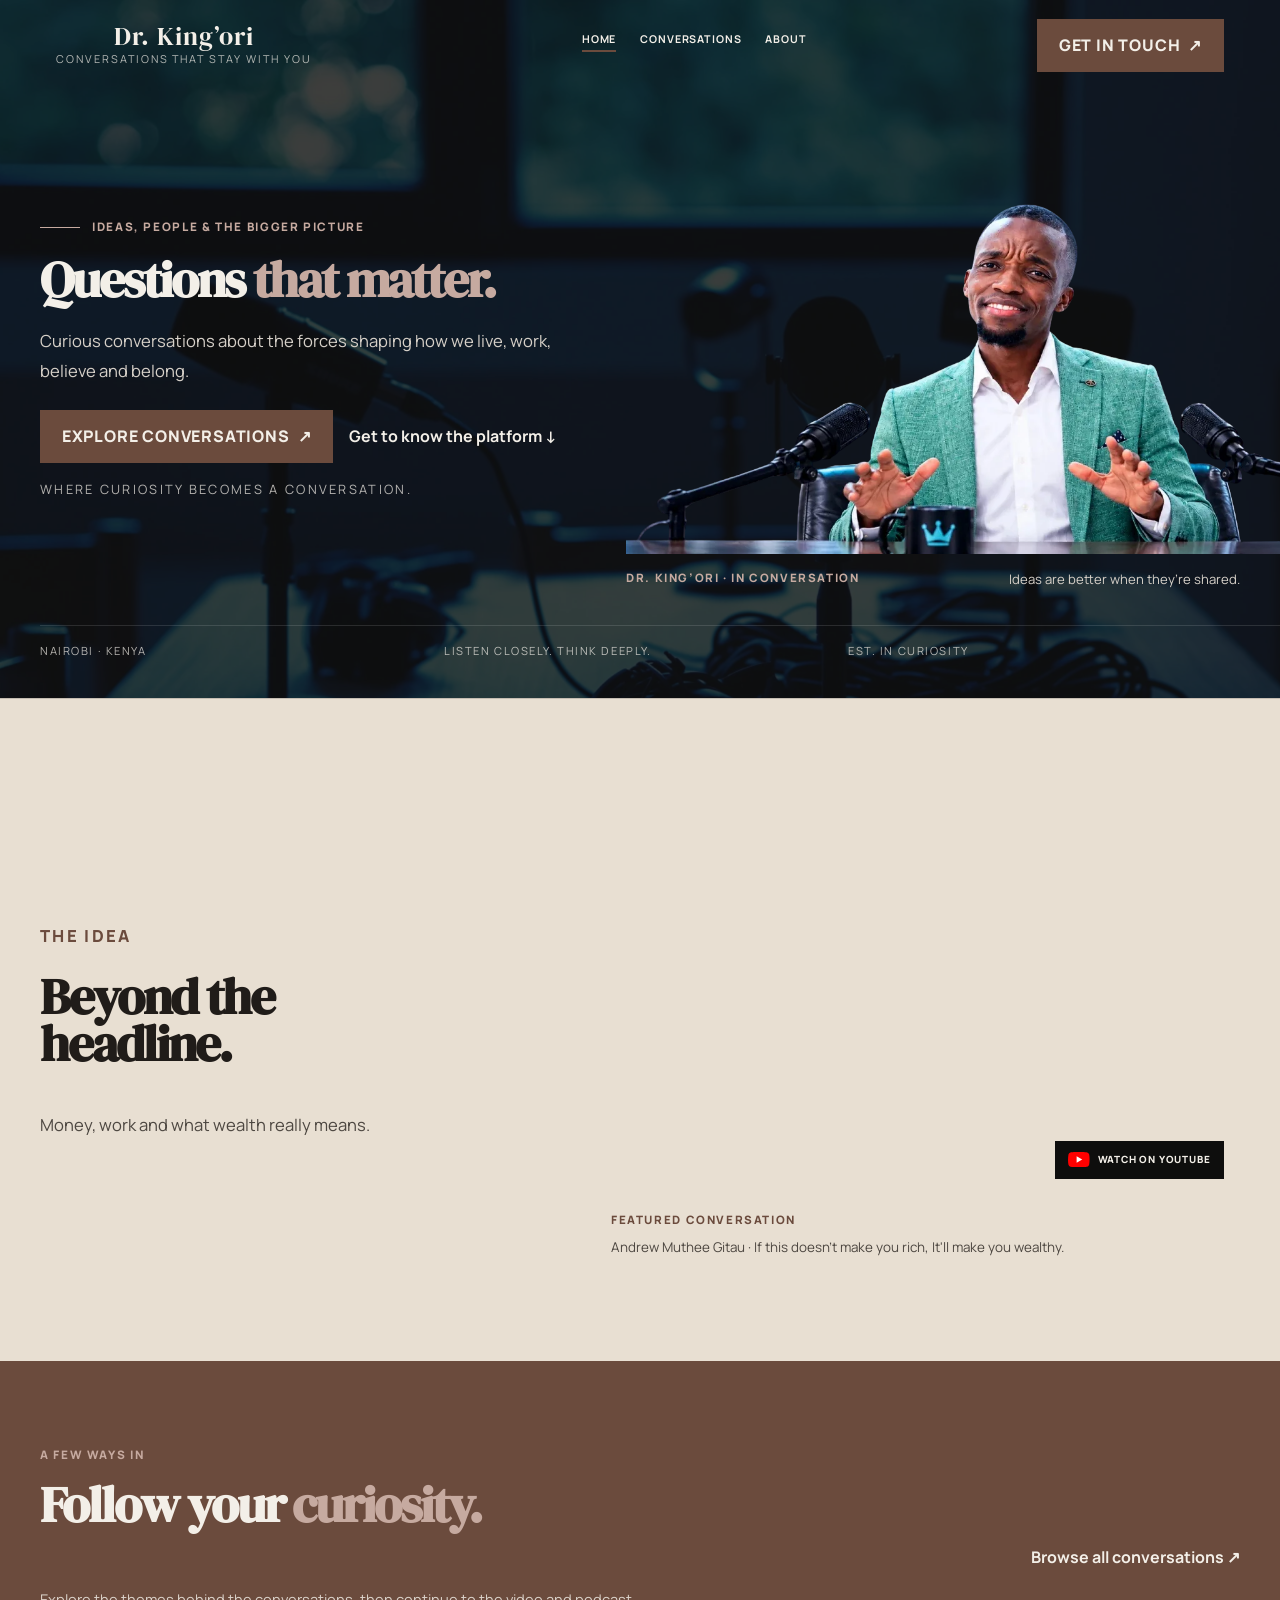
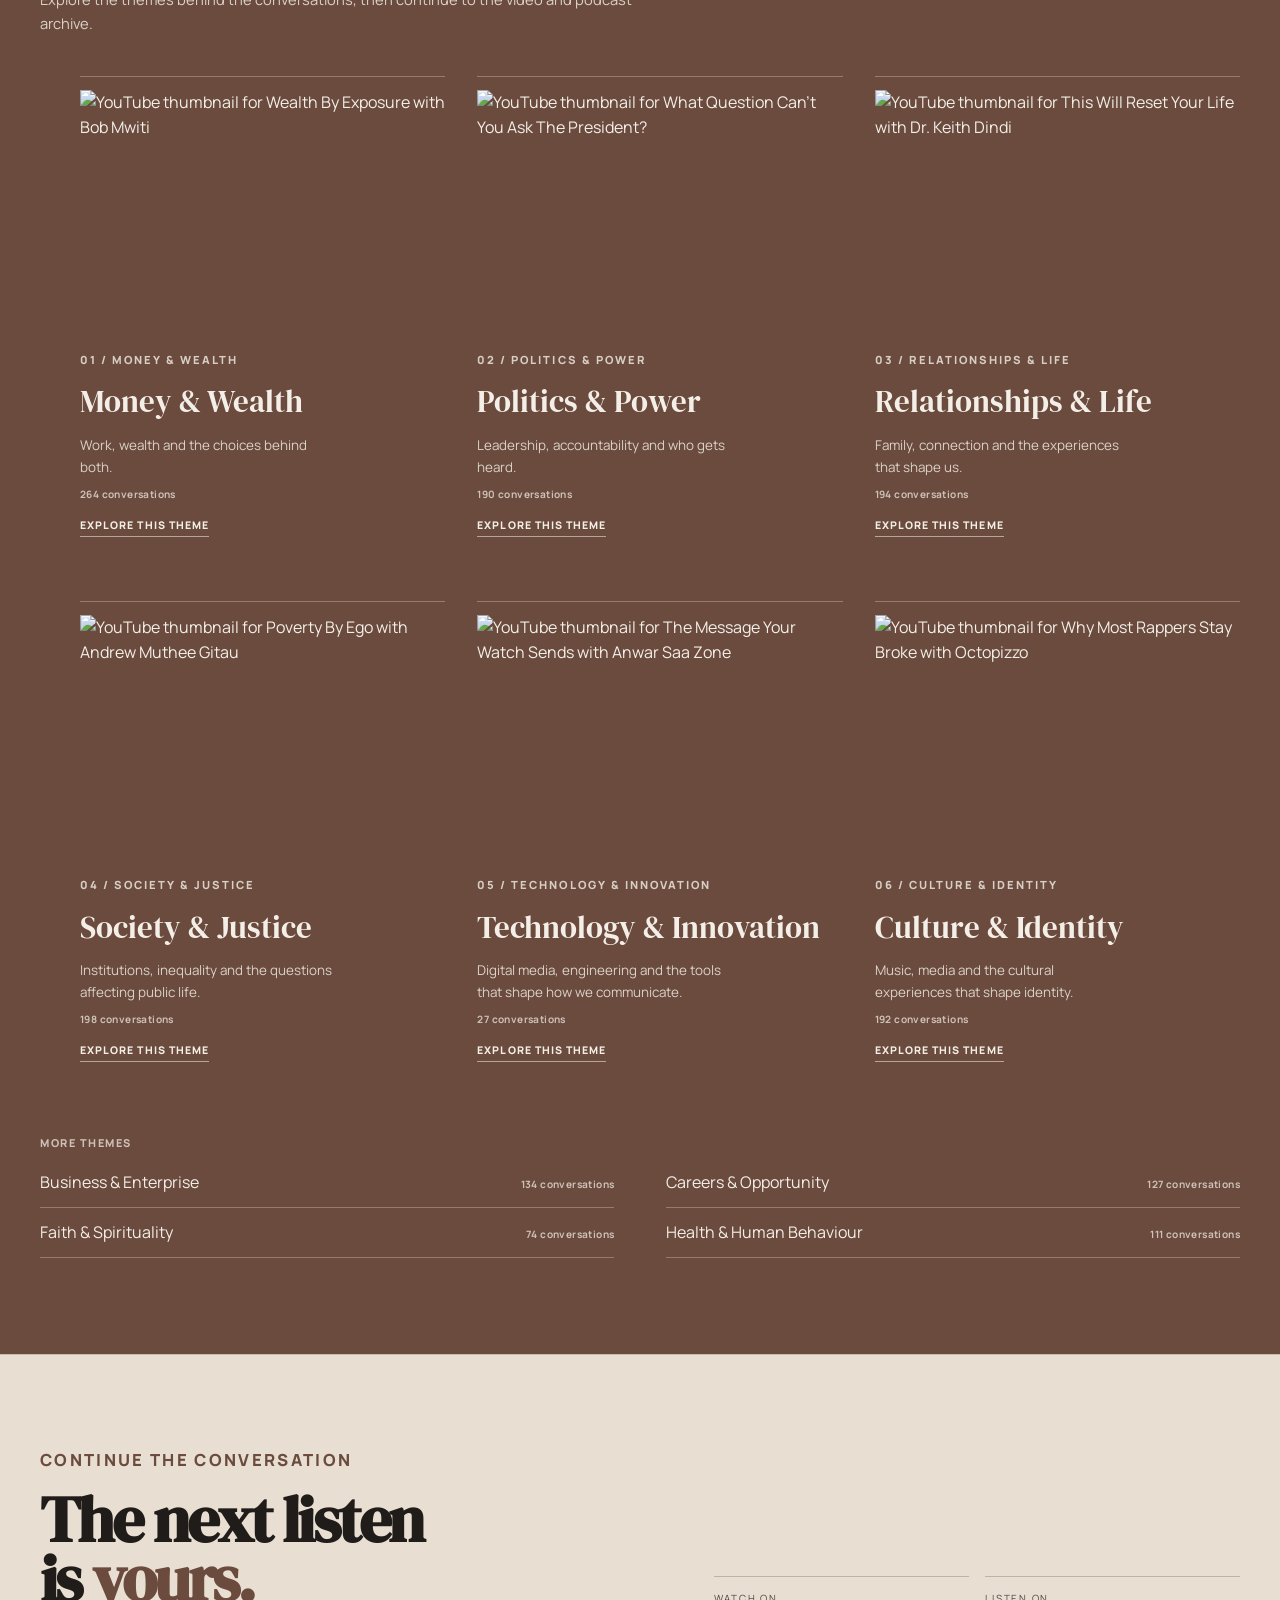
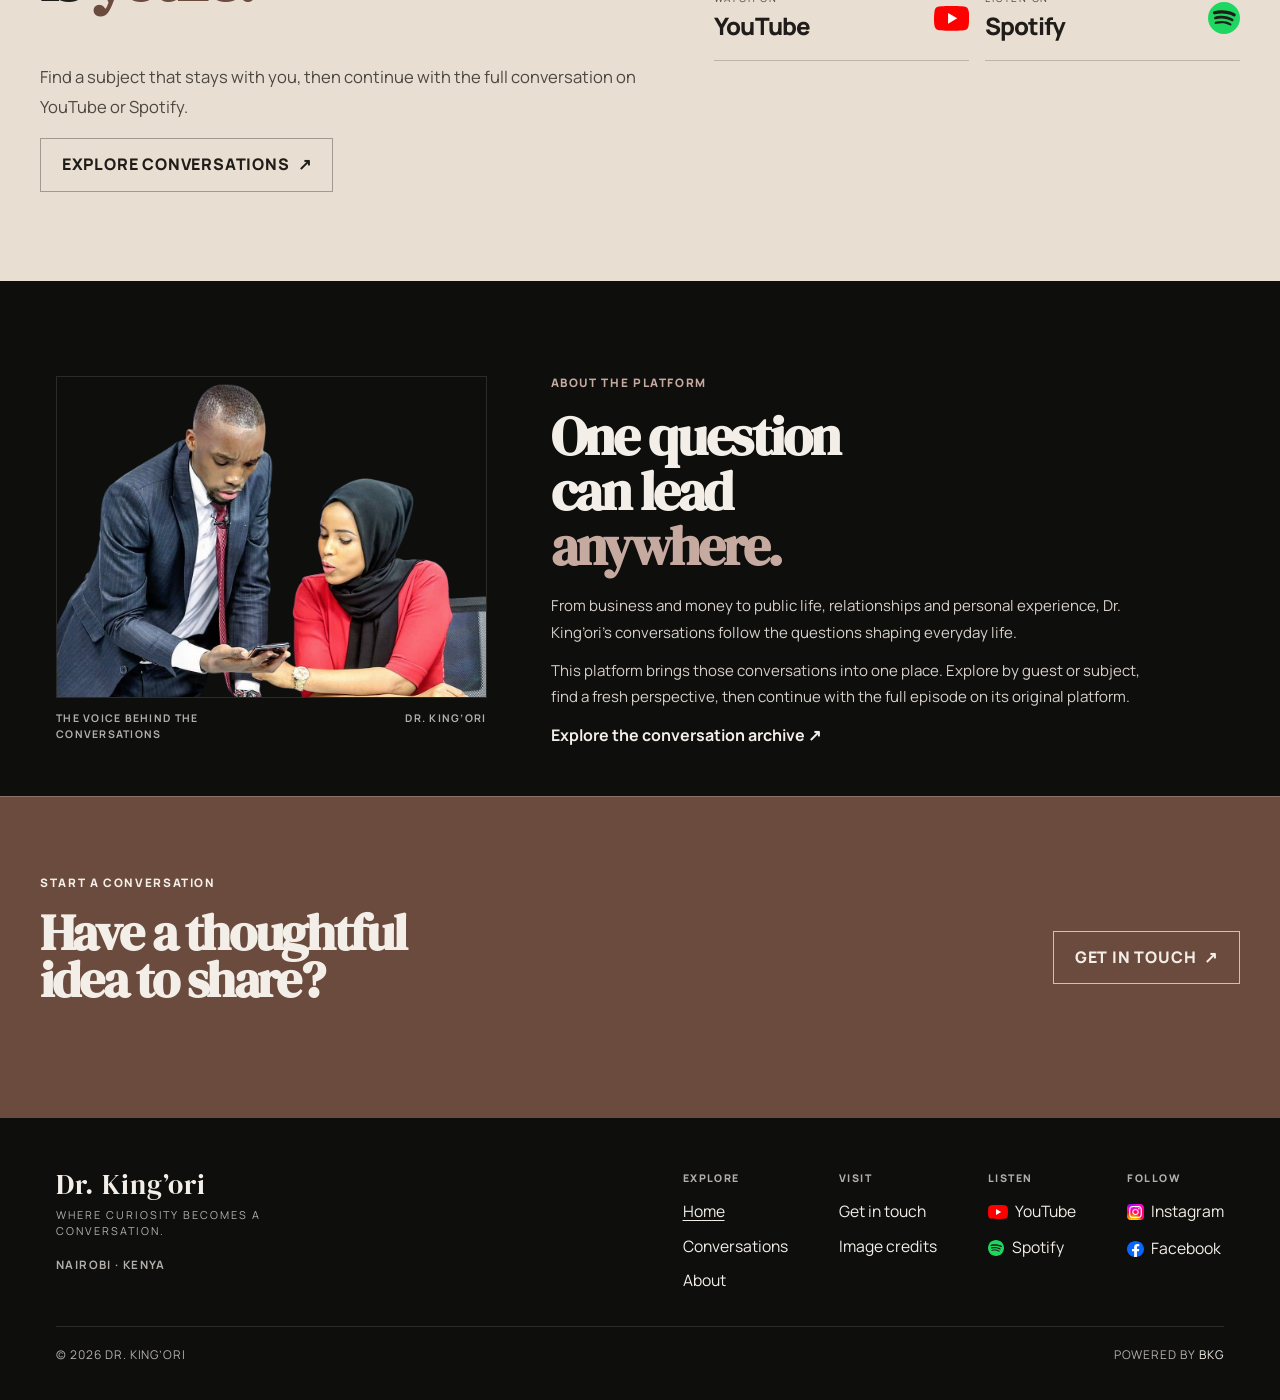
==== commit 78a938d4: "Give the site a fuller footer and clearer about and theme layouts. The close of the page now carries" ====
--- a/index.html
+++ b/index.html
@@ -253,7 +253,7 @@
         </figure>
         <div class="about-content">
           <p class="eyebrow">ABOUT THE PLATFORM</p>
-          <h2 id="about-title">One question<br />can lead <em>anywhere.</em></h2>
+          <h2 id="about-title">One question can lead <em>anywhere.</em></h2>
           <div class="about-copy">
             <p>
               From business and money to public life, relationships and
@@ -280,19 +280,50 @@
     </main>
 
     <footer class="page-footer">
-      <a class="wordmark footer-wordmark" href="index.html">
-        <span class="wordmark-name">Dr. King’ori</span>
-        <span class="wordmark-caption">Where curiosity becomes a conversation.</span>
-      </a>
-      <nav aria-label="Footer navigation">
-        <ul class="footer-nav">
-          <li><a href="media.html">Conversations</a></li>
-          <li><a href="index.html#about">About</a></li>
-          <li><a href="booking.html">Get in touch</a></li>
-          <li><a href="references.html">Image credits</a></li>
-        </ul>
-      </nav>
-      <p class="footer-meta">© <span id="currentyear"></span> Dr. King’ori</p>
+      <div class="footer-main">
+        <div class="footer-identity">
+          <a class="wordmark footer-wordmark" href="index.html">
+            <span class="wordmark-name">Dr. King’ori</span>
+            <span class="wordmark-caption">Where curiosity becomes a conversation.</span>
+          </a>
+          <p class="footer-place">Nairobi · Kenya</p>
+        </div>
+        <div class="footer-columns">
+          <nav aria-label="Explore">
+            <p>Explore</p>
+            <ul>
+              <li><a href="index.html" aria-current="page">Home</a></li>
+              <li><a href="media.html">Conversations</a></li>
+              <li><a href="index.html#about">About</a></li>
+            </ul>
+          </nav>
+          <nav aria-label="Visit">
+            <p>Visit</p>
+            <ul>
+              <li><a href="booking.html">Get in touch</a></li>
+              <li><a href="references.html">Image credits</a></li>
+            </ul>
+          </nav>
+          <nav aria-label="Listen and watch">
+            <p>Listen</p>
+            <ul>
+              <li><a href="https://www.youtube.com/@LebrandKingori" target="_blank" rel="noopener noreferrer"><img class="footer-social-icon footer-social-icon-youtube" src="images/icons/youtube.svg" alt="" width="20" height="14">YouTube</a></li>
+              <li><a href="https://open.spotify.com/show/5LmRSFz7JvyE0gGiOT6Xpd" target="_blank" rel="noopener noreferrer"><img class="footer-social-icon" src="images/icons/spotify.svg" alt="" width="16" height="16">Spotify</a></li>
+            </ul>
+          </nav>
+          <nav aria-label="Social">
+            <p>Follow</p>
+            <ul>
+              <li><a href="https://www.instagram.com/dr_kingori/" target="_blank" rel="noopener noreferrer"><img class="footer-social-icon" src="images/icons/instagram.svg" alt="" width="16" height="16">Instagram</a></li>
+              <li><a href="https://www.facebook.com/KingoriDr" target="_blank" rel="noopener noreferrer"><img class="footer-social-icon" src="images/icons/facebook.svg" alt="" width="16" height="16">Facebook</a></li>
+            </ul>
+          </nav>
+        </div>
+      </div>
+      <div class="footer-meta">
+        <p>© <span id="currentyear"></span> Dr. King’ori</p>
+        <p class="footer-credit">Powered by <a href="https://www.bkgconsultants.com/" target="_blank" rel="noopener noreferrer">BKG</a></p>
+      </div>
     </footer>
     </div>
   </body>
--- a/styles/kingori.css
+++ b/styles/kingori.css
@@ -509,6 +509,7 @@
 .home-page #main-content > .contact-band {
   max-width: none;
   margin: 0;
+  border-bottom: 0;
   border-color: rgba(243, 239, 232, 0.24);
   padding: clamp(2.5rem, 6vw, 4.5rem) max(1rem, calc((100vw - 1200px) / 2));
   background: var(--kingori-accent);
@@ -740,27 +741,42 @@
 }
 
 .topic-shortcuts {
+  display: grid;
+  grid-template-columns: repeat(2, minmax(0, 1fr));
+  column-gap: clamp(1.5rem, 4vw, 3.5rem);
+  margin-top: clamp(2.75rem, 6vw, 4.5rem);
+  border-top: 0;
+  padding-top: 0;
+}
+
+.topic-shortcuts > span {
+  grid-column: 1 / -1;
+  margin-bottom: 0.35rem;
+  color: rgba(243, 239, 232, 0.72);
+  font-size: 0.68rem;
+  font-weight: 800;
+  letter-spacing: 0.14em;
+  text-transform: uppercase;
+}
+
+.topic-shortcut {
   display: flex;
-  flex-wrap: wrap;
+  justify-content: space-between;
   align-items: baseline;
-  gap: 0.75rem 1.2rem;
-  margin-top: clamp(2.5rem, 5vw, 4rem);
-  border-top: 1px solid rgba(243, 239, 232, 0.3);
-  padding-top: 1rem;
-}
-
-.topic-shortcuts > span {
-  color: rgba(243, 239, 232, 0.72);
-  font-size: 0.65rem;
-  font-weight: 800;
-  letter-spacing: 0.12em;
-  text-transform: uppercase;
-}
-
-.topic-shortcut {
-  color: var(--kingori-text);
-  font-size: 0.72rem;
+  gap: 1rem;
+  border-bottom: 1px solid rgba(243, 239, 232, 0.3);
+  padding: 0.9rem 0;
+  color: var(--kingori-text);
+  font-size: 1rem;
+  line-height: 1.3;
   text-decoration: none;
+}
+
+.topic-shortcut .topic-count {
+  display: inline;
+  flex: 0 0 auto;
+  margin-top: 0;
+  text-align: right;
 }
 
 .topic-shortcut:hover,
@@ -849,21 +865,29 @@
 .about-visual img {
   display: block;
   width: 100%;
-  aspect-ratio: 1;
+  aspect-ratio: 4 / 3;
   border: 1px solid var(--kingori-line);
-  object-fit: contain;
+  object-fit: cover;
+  object-position: center 42%;
 }
 
 .about-visual figcaption {
   display: flex;
+  flex-wrap: wrap;
   justify-content: space-between;
-  gap: 1rem;
-  margin-top: 0.65rem;
+  align-items: baseline;
+  gap: 0.35rem 1.25rem;
+  margin-top: 0.8rem;
   color: var(--kingori-muted);
-  font-size: 0.62rem;
+  font-size: 0.66rem;
   font-weight: 700;
-  letter-spacing: 0.1em;
-  text-transform: uppercase;
+  letter-spacing: 0.12em;
+  line-height: 1.45;
+  text-transform: uppercase;
+}
+
+.about-visual figcaption span:first-child {
+  max-width: 24ch;
 }
 
 .about-content {
@@ -875,7 +899,9 @@
 }
 
 .about-section h2 {
-  font-size: clamp(2.5rem, 5vw, 5rem);
+  margin-bottom: 0;
+  font-size: clamp(2.4rem, 4.2vw, 4.25rem);
+  line-height: 1.02;
 }
 
 .about-copy {
@@ -908,36 +934,136 @@
 
 .page-footer {
   display: grid;
-  gap: 1.1rem;
-  justify-items: center;
-  padding-top: 2.2rem;
-  padding-bottom: 2.5rem;
+  gap: 2rem;
+  justify-items: stretch;
+  padding-top: 3.25rem;
+  padding-bottom: 2.25rem;
+  border-top: 1px solid var(--kingori-line);
+}
+
+.home-page .page-footer {
+  border-top: 0;
+}
+
+.footer-main {
+  display: grid;
+  gap: 2.25rem;
+}
+
+.footer-identity {
+  display: grid;
+  justify-items: start;
+  gap: 1rem;
 }
 
 .footer-wordmark {
-  margin-bottom: 0.2rem;
-}
-
-.footer-nav {
+  align-items: flex-start;
+  margin-bottom: 0;
+}
+
+.footer-wordmark .wordmark-name {
+  font-size: clamp(1.75rem, 2.2vw, 2.25rem);
+}
+
+.footer-wordmark .wordmark-caption {
+  max-width: 18rem;
+  margin-top: 0.55rem;
+  line-height: 1.55;
+}
+
+.footer-place {
+  margin: 0;
+  color: var(--kingori-muted);
+  font-size: 0.72rem;
+  font-weight: 700;
+  letter-spacing: 0.12em;
+  text-transform: uppercase;
+}
+
+.footer-columns {
+  display: grid;
+  grid-template-columns: repeat(2, minmax(0, 1fr));
+  gap: 1.75rem 1.25rem;
+}
+
+.footer-columns p {
+  margin: 0 0 0.8rem;
+  color: var(--kingori-muted);
+  font-size: 0.66rem;
+  font-weight: 800;
+  letter-spacing: 0.14em;
+  text-transform: uppercase;
+}
+
+.footer-columns ul {
   list-style: none;
+  display: grid;
+  gap: 0.55rem;
+  margin: 0;
+  padding: 0;
+}
+
+.footer-columns a {
+  display: inline-flex;
+  align-items: center;
+  gap: 0.45rem;
+  color: var(--kingori-text);
+  font-size: 0.98rem;
+  text-decoration: none;
+}
+
+.footer-social-icon {
+  display: block;
+  width: 1.05em;
+  height: 1.05em;
+  flex: none;
+}
+
+.footer-social-icon-youtube {
+  width: 1.28em;
+  height: 0.9em;
+}
+
+.footer-columns a:hover,
+.footer-columns a:focus-visible,
+.footer-columns a[aria-current="page"] {
+  text-decoration: underline;
+  text-underline-offset: 0.18em;
+}
+
+.footer-columns a:focus-visible {
+  outline: 2px solid var(--kingori-accent-readable);
+  outline-offset: 3px;
+}
+
+.footer-meta {
   display: flex;
   flex-wrap: wrap;
-  justify-content: center;
-  gap: 0.9rem 1.2rem;
-}
-
-.footer-nav a {
-  font-size: 0.78rem;
-  letter-spacing: 0.1em;
-  text-transform: uppercase;
-  font-weight: 700;
-}
-
-.footer-meta {
+  justify-content: space-between;
+  align-items: baseline;
+  gap: 0.65rem 1.5rem;
+  margin: 0;
+  padding-top: 1.15rem;
+  border-top: 1px solid var(--kingori-line);
   font-size: 0.75rem;
   letter-spacing: 0.08em;
   text-transform: uppercase;
   color: var(--kingori-muted);
+}
+
+.footer-meta p {
+  margin: 0;
+}
+
+.footer-credit a {
+  color: var(--kingori-text);
+  text-decoration: none;
+}
+
+.footer-credit a:hover,
+.footer-credit a:focus-visible {
+  text-decoration: underline;
+  text-underline-offset: 0.18em;
 }
 
 .archive-intro,
@@ -1191,10 +1317,7 @@
 }
 
 .source-status {
-  max-width: 60ch;
-  margin: 0;
-  color: var(--kingori-muted);
-  font-size: 0.72rem;
+  display: none;
 }
 
 .conversation-list {
@@ -1211,18 +1334,19 @@
 
 .conversation-entry {
   display: grid;
-  grid-template-columns: minmax(8rem, 0.28fr) minmax(0, 1fr) auto;
-  align-items: start;
-  gap: 1.25rem;
-  padding-block: 1.35rem;
+  grid-template-columns: minmax(0, 1fr) auto;
+  align-items: center;
+  gap: 0.85rem 1.25rem;
+  padding-block: 1.15rem;
 }
 
 .conversation-entry-has-cover {
-  grid-template-columns: 9rem minmax(7rem, 0.28fr) minmax(0, 1fr) auto;
+  grid-template-columns: 9rem minmax(0, 1fr) auto;
 }
 
 .conversation-cover {
-  width: 100%;
+  width: 9rem;
+  max-width: 100%;
   aspect-ratio: 16 / 10;
   border: 1px solid var(--kingori-line);
   object-fit: cover;
@@ -1242,10 +1366,8 @@
   text-transform: uppercase;
 }
 
-.conversation-index span {
-  display: block;
-  margin-top: 0.35rem;
-  color: var(--kingori-accent-readable);
+.conversation-index {
+  display: none;
 }
 
 .conversation-copy h3 {
@@ -1264,15 +1386,16 @@
 }
 
 .conversation-meta {
-  margin-bottom: 0.7rem;
-  font-size: 0.62rem;
-  letter-spacing: 0.06em;
+  margin-top: 0.35rem;
+  margin-bottom: 0;
+  font-size: 0.75rem;
+  font-weight: 500;
+  letter-spacing: 0.01em;
+  text-transform: none;
 }
 
 .conversation-tags {
-  display: flex;
-  flex-wrap: wrap;
-  gap: 0.4rem;
+  display: none;
 }
 
 .conversation-tag {
@@ -1667,16 +1790,18 @@
 
   .home-hero .hero-content {
     max-width: 36rem;
+    container-type: inline-size;
   }
 
   .home-hero h1 {
     margin-bottom: 1.25rem;
-    font-size: clamp(2.7rem, 6vw, 6.25rem);
-    line-height: 0.98;
+    font-size: clamp(1.75rem, 9.5cqi, 3.5rem);
+    line-height: 1.05;
+    white-space: nowrap;
   }
 
   .home-hero h1 em {
-    display: block;
+    display: inline;
   }
 
   .home-hero .hero-visual {
@@ -1731,7 +1856,31 @@
   }
 }
 
-@media (min-width: 980px) {
+@media (min-width: 800px) {
+  .footer-main {
+    grid-template-columns: minmax(16rem, 1fr) auto;
+    align-items: start;
+    column-gap: clamp(2.5rem, 6vw, 5rem);
+  }
+
+  .footer-wordmark {
+    max-width: 16rem;
+  }
+
+  .footer-columns {
+    grid-template-columns: repeat(2, max-content);
+    column-gap: clamp(2.5rem, 4vw, 4.75rem);
+    row-gap: 1.75rem;
+  }
+}
+
+@media (min-width: 1100px) {
+  .footer-columns {
+    grid-template-columns: repeat(4, max-content);
+  }
+}
+
+@media (min-width: 800px) {
   .about-section {
     display: grid;
     grid-template-columns: minmax(0, 0.7fr) minmax(0, 1.1fr);
@@ -1740,9 +1889,13 @@
   }
 
   .home-page #main-content > .about-editorial {
-    grid-template-columns: minmax(0, 1.1fr) minmax(0, 0.9fr);
-    gap: clamp(2rem, 5vw, 5rem);
+    grid-template-columns: minmax(16rem, 0.78fr) minmax(0, 1.22fr);
+    gap: clamp(2rem, 5vw, 5.5rem);
     align-items: center;
+  }
+
+  .home-page .about-editorial h2 {
+    max-width: 12ch;
   }
 
   .platform-links {
@@ -1751,13 +1904,55 @@
 }
 
 @media (min-width: 900px) {
-  .home-hero h1 {
-    font-size: clamp(2.35rem, 4.2vw, 3.5rem);
+  .home-hero h1,
+  .home-hero h1 em {
     white-space: nowrap;
   }
-
-  .home-hero h1 em {
-    display: inline;
+}
+
+/* Tablet: the title shares one line with the column, instead of a forced break. */
+@media (min-width: 700px) and (max-width: 1099px) {
+  .page-header .wordmark-caption {
+    display: none;
+  }
+
+  .header-container {
+    align-items: center;
+  }
+
+  .navigation {
+    min-width: 0;
+  }
+
+  .nav-items {
+    flex-wrap: nowrap;
+    justify-content: center;
+    gap: clamp(0.7rem, 1.5vw, 1.25rem);
+  }
+
+  .nav-items a {
+    font-size: clamp(0.6rem, 1.35vw, 0.67rem);
+    white-space: nowrap;
+  }
+
+  .cta-btn {
+    padding: 0.62rem 0.8rem;
+    font-size: 0.64rem;
+    white-space: nowrap;
+  }
+
+  .home-hero .eyebrow {
+    display: block;
+    max-width: 100%;
+    letter-spacing: 0.08em;
+    line-height: 1.35;
+    white-space: normal;
+    text-wrap: balance;
+  }
+
+  .home-hero .hero-lede,
+  .home-hero .hero-note {
+    max-width: none;
   }
 }
 
@@ -1842,7 +2037,7 @@
 }
 
 @media (max-width: 359px) {
-  .topic-grid {
+  .topic-shortcuts {
     grid-template-columns: minmax(0, 1fr);
   }
 }
@@ -1860,6 +2055,10 @@
 }
 
 @media (max-width: 699px) {
+  .page-header .wordmark-caption {
+    display: none;
+  }
+
   .media-page .header-container {
     grid-template-columns: minmax(0, 1fr) auto;
     gap: 0.55rem 0.75rem;
@@ -1874,11 +2073,6 @@
 
   .media-page .wordmark-name {
     font-size: 1.35rem;
-  }
-
-  .media-page .wordmark-caption {
-    font-size: 0.52rem;
-    letter-spacing: 0.11em;
   }
 
   .media-page .navigation {
@@ -1972,8 +2166,7 @@
   }
 
   .archive-heading .eyebrow {
-    margin-bottom: 0.25rem;
-    font-size: 0.55rem;
+    display: none;
   }
 
   .archive-heading h2 {
@@ -2042,56 +2235,41 @@
     font-size: 0.65rem;
   }
 
-  .source-status {
-    max-width: 40ch;
-    font-size: 0.64rem;
-    line-height: 1.4;
-  }
-
   .conversation-entry {
-    grid-template-columns: minmax(5rem, 0.25fr) minmax(0, 1fr);
-    gap: 0.85rem;
+    grid-template-columns: minmax(0, 1fr);
+    gap: 0.75rem;
   }
 
   .conversation-entry-has-cover {
     grid-template-columns: 5.5rem minmax(0, 1fr);
+    align-items: center;
+    gap: 0.75rem 0.85rem;
   }
 
   .conversation-entry-has-cover .conversation-cover {
     grid-column: 1;
-    grid-row: 1 / span 3;
-    align-self: start;
-  }
-
-  .conversation-entry-has-cover .conversation-index,
+    grid-row: 1 / span 2;
+    width: 5.5rem;
+    align-self: center;
+  }
+
   .conversation-entry-has-cover .conversation-copy,
   .conversation-entry-has-cover .conversation-details {
     grid-column: 2;
   }
 
-  .conversation-entry-has-cover .conversation-index {
+  .conversation-entry-has-cover .conversation-copy {
     grid-row: 1;
   }
 
-  .conversation-entry-has-cover .conversation-copy {
+  .conversation-entry-has-cover .conversation-details {
     grid-row: 2;
-  }
-
-  .conversation-entry-has-cover .conversation-details {
-    grid-row: 3;
-  }
-
-  .conversation-details {
-    grid-column: 2;
     justify-self: start;
   }
 
-  .conversation-index {
-    font-size: 0.58rem;
-  }
-
   .conversation-copy h3 {
-    font-size: 1.3rem;
+    font-size: 1.12rem;
+    line-height: 1.2;
   }
 
   .dialog-metadata div {
@@ -2125,18 +2303,22 @@
     font-size: 1.35rem;
   }
 
-  .home-page .wordmark-caption {
-    font-size: 0.55rem;
-    letter-spacing: 0.12em;
-  }
-
   .home-page .navigation {
     grid-column: 1 / -1;
     grid-row: 2;
   }
 
-  .home-page .nav-items {
-    gap: 0.5rem 1.25rem;
+  .home-page .nav-items,
+  .media-page .nav-items {
+    flex-wrap: nowrap;
+    justify-content: flex-start;
+    gap: clamp(0.65rem, 2.5vw, 1.1rem);
+  }
+
+  .home-page .nav-items a,
+  .media-page .nav-items a {
+    font-size: clamp(0.58rem, 2.55vw, 0.66rem);
+    white-space: nowrap;
   }
 
   .home-page .actions {
@@ -2151,6 +2333,7 @@
   }
 
   .home-hero {
+    container-type: inline-size;
     display: grid;
     grid-template-columns: minmax(0, 1fr);
     grid-template-rows: auto auto auto auto auto;
@@ -2158,7 +2341,7 @@
     gap: 0.7rem;
     min-height: 0;
     overflow: visible;
-    padding: 1.25rem 1rem 1.75rem;
+    padding: 1.25rem 1rem 2.75rem;
   }
 
   .home-hero .hero-content {
@@ -2166,31 +2349,39 @@
   }
 
   .home-hero .eyebrow {
+    display: block;
     grid-row: 1;
     position: relative;
     z-index: 1;
-    max-width: none;
+    max-width: 100%;
     margin-bottom: 0;
-    font-size: 0.58rem;
-    line-height: 1.5;
-    letter-spacing: 0.11em;
-    white-space: nowrap;
+    font-size: clamp(0.56rem, 2.45vw, 0.68rem);
+    line-height: 1.35;
+    letter-spacing: 0.07em;
+    white-space: normal;
+    text-wrap: balance;
+  }
+
+  .home-hero .eyebrow span {
+    width: 1.15rem;
+    margin-right: 0.45rem;
+    vertical-align: middle;
   }
 
   .home-hero h1 {
     grid-row: 2;
     position: relative;
     z-index: 1;
-    max-width: none;
-    margin: 0;
-    white-space: normal;
-    font-size: clamp(2.25rem, 10vw, 3.4rem);
-    line-height: 0.98;
-    letter-spacing: -0.045em;
+    max-width: 100%;
+    margin: 0.35rem 0 0;
+    font-size: clamp(1.7rem, 10cqi, 2.75rem);
+    line-height: 1.05;
+    letter-spacing: -0.035em;
+    white-space: nowrap;
   }
 
   .home-hero h1 em {
-    display: block;
+    display: inline;
   }
 
   .home-hero .drop-word {
@@ -2202,9 +2393,9 @@
   .home-hero .hero-lede {
     display: block;
     grid-row: 3;
-    max-width: 34ch;
-    margin: 0;
-    font-size: 0.87rem;
+    max-width: none;
+    margin: 0.85rem 0 0;
+    font-size: clamp(0.92rem, 3.6vw, 1.05rem);
     line-height: 1.55;
   }
 
@@ -2212,7 +2403,7 @@
     grid-row: 5;
     position: relative;
     z-index: 2;
-    margin: 0.15rem 0 0;
+    margin: 1.75rem 0 0.35rem;
     align-self: start;
     justify-self: start;
     width: max-content;
@@ -2237,7 +2428,7 @@
     z-index: 0;
     width: calc(100% + 2rem);
     min-width: 0;
-    margin: 0 -1rem;
+    margin: 1.15rem -1rem 0;
     overflow: visible;
     pointer-events: none;
   }
@@ -2253,9 +2444,10 @@
 
   .home-hero .hero-visual figcaption {
     display: flex;
-    margin: 0.5rem 1rem 0;
+    margin: 1.15rem 1rem 0;
     padding: 0;
-    font-size: 0.64rem;
+    font-size: clamp(0.58rem, 2.6vw, 0.7rem);
+    white-space: nowrap;
   }
 
   .home-hero .hero-visual figcaption > span:last-child {
@@ -2264,6 +2456,102 @@
 
   .home-hero .hero-bottomline {
     display: none;
+  }
+
+  .topic-grid {
+    grid-template-columns: repeat(2, minmax(0, 1fr));
+    column-gap: 0.85rem;
+    row-gap: 1.45rem;
+  }
+
+  .topic-card {
+    padding-top: 0;
+    border-top: 0;
+  }
+
+  .topic-image {
+    margin-bottom: 0.55rem;
+  }
+
+  .topic-image img {
+    aspect-ratio: 16 / 10;
+  }
+
+  .topic-name {
+    margin-top: 0;
+    font-size: clamp(1.02rem, 3.9vw, 1.25rem);
+    line-height: 1.15;
+  }
+
+  .topic-count {
+    margin-top: 0.28rem;
+    font-size: 0.6rem;
+  }
+
+  .topic-number,
+  .topic-description,
+  .topic-link-label {
+    display: none;
+  }
+
+  .topic-shortcuts {
+    grid-template-columns: minmax(0, 1fr);
+    margin-top: 2.25rem;
+  }
+
+  .topic-shortcut {
+    font-size: 0.95rem;
+  }
+
+  .listen-section .listen-copy p:not(.eyebrow),
+  .listen-section .button-light {
+    display: none;
+  }
+}
+
+@media (max-width: 799px) {
+  .home-page #main-content > .about-editorial {
+    grid-template-columns: minmax(7.25rem, 38%) minmax(0, 1fr);
+    column-gap: 1rem;
+    row-gap: 1.35rem;
+    align-items: stretch;
+    padding-top: 2.75rem;
+    padding-bottom: 2.75rem;
+  }
+
+  .about-content {
+    display: contents;
+  }
+
+  .about-visual {
+    grid-column: 1;
+    grid-row: 1 / span 2;
+  }
+
+  .about-visual figcaption {
+    display: none;
+  }
+
+  .about-content > .eyebrow {
+    grid-column: 2;
+    grid-row: 1;
+    align-self: end;
+    margin-bottom: 0.45rem;
+  }
+
+  .about-editorial h2 {
+    grid-column: 2;
+    grid-row: 2;
+    align-self: start;
+    max-width: none;
+    font-size: clamp(1.55rem, 6.4vw, 2.15rem);
+    line-height: 1.05;
+  }
+
+  .about-copy {
+    grid-column: 1 / -1;
+    grid-row: 3;
+    margin-top: 0.15rem;
   }
 }
 
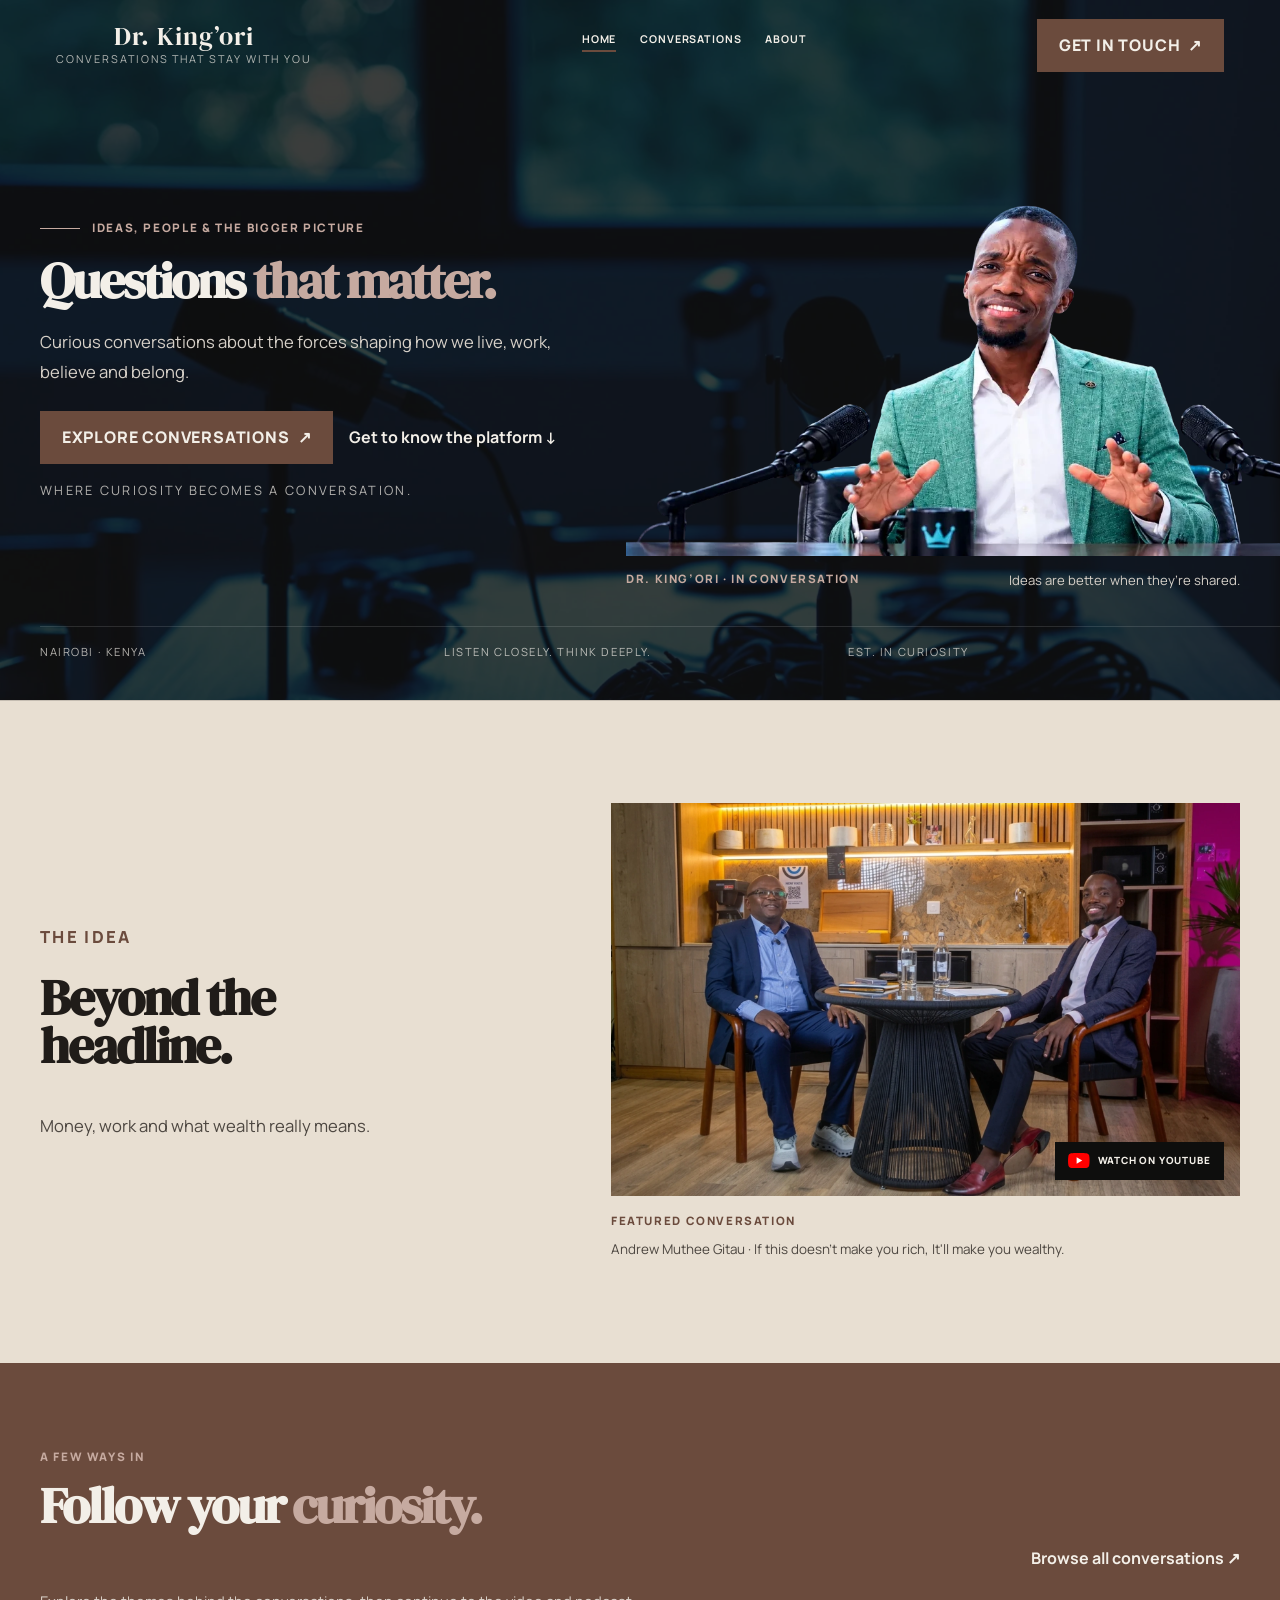
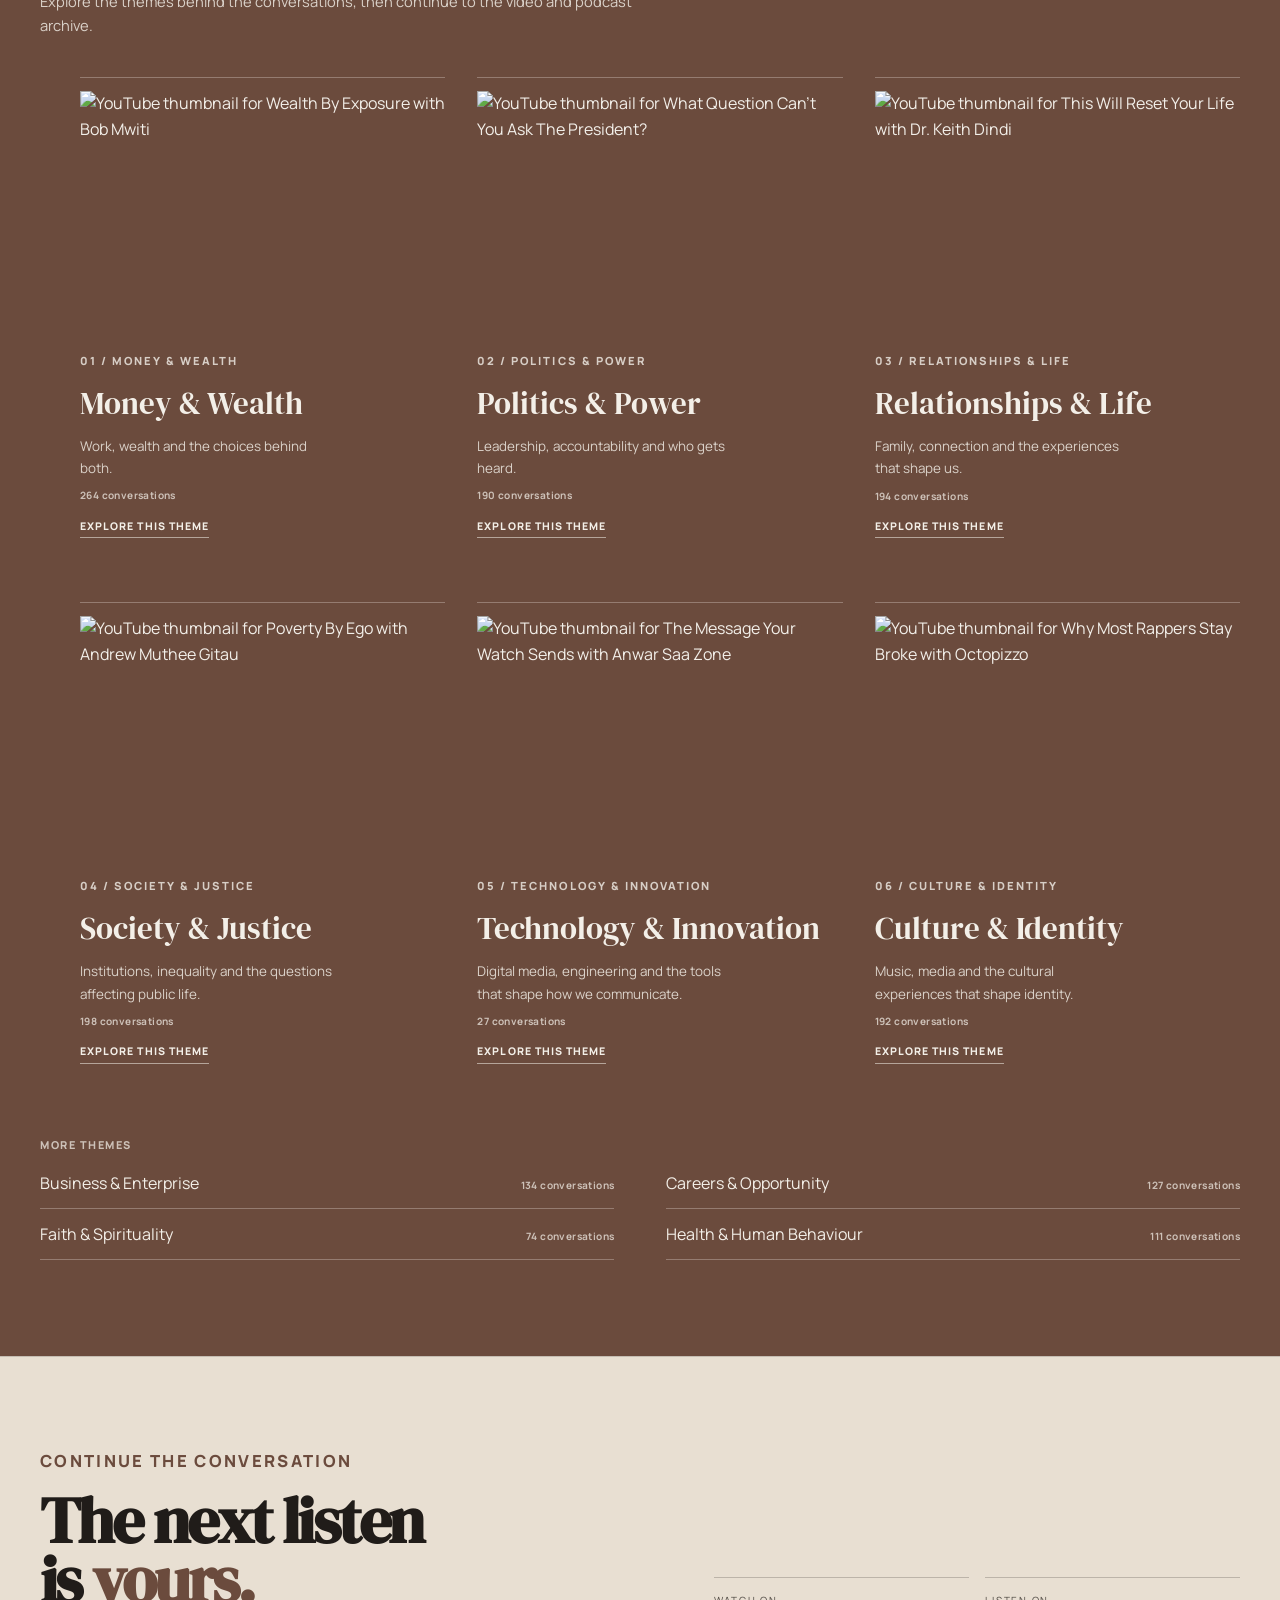
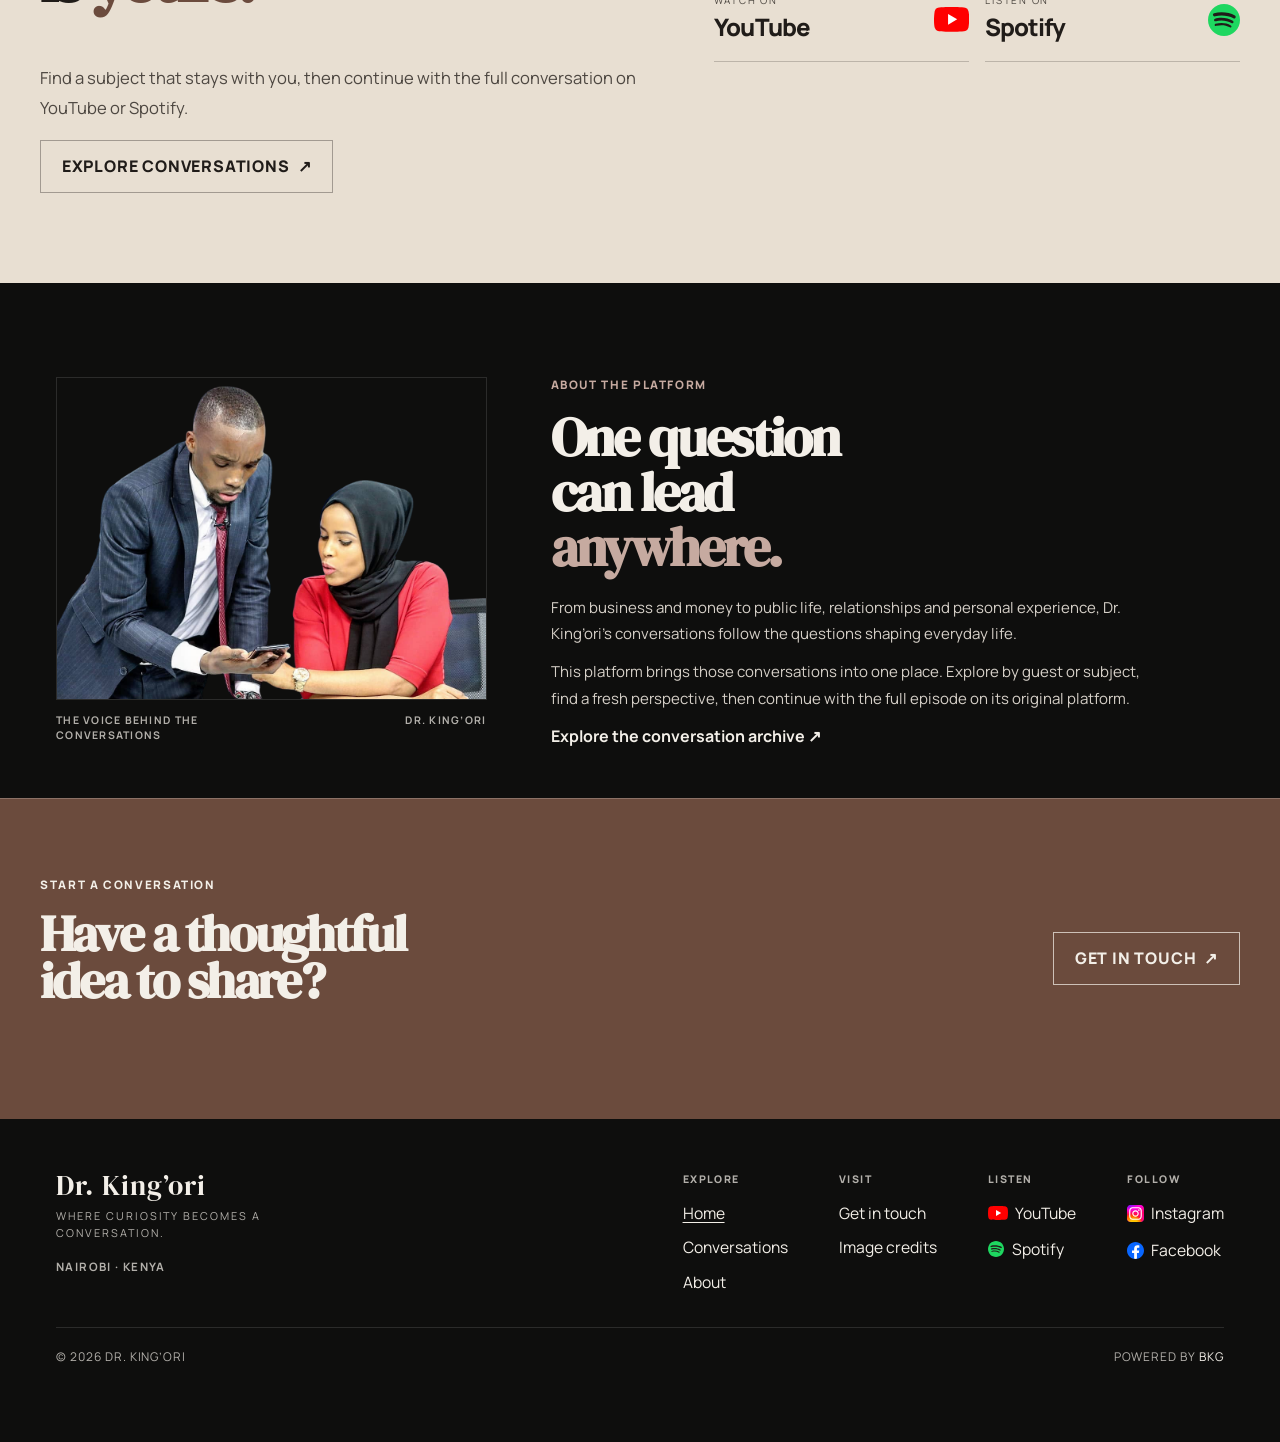
==== commit 90ac026b: "Keep the header on screen and add a way back to the top. The home page was scrolling away as one blo" ====
--- a/index.html
+++ b/index.html
@@ -17,8 +17,8 @@
       rel="stylesheet"
     />
     <link rel="stylesheet" href="styles/styles.css" />
-    <link rel="stylesheet" href="styles/kingori.css" />
-    <script src="scripts/main.js" defer></script>
+    <link rel="stylesheet" href="styles/kingori.css?v=20261023-2" />
+    <script src="scripts/main.js?v=20261023-2" defer></script>
     <script type="module" src="scripts/conversations/homepage.js"></script>
   </head>
   <body class="home-page">
@@ -326,5 +326,6 @@
       </div>
     </footer>
     </div>
+    <button class="to-top" type="button" aria-label="Back to top"><span aria-hidden="true">↑</span></button>
   </body>
 </html>
--- a/styles/kingori.css
+++ b/styles/kingori.css
@@ -32,7 +32,6 @@
   pointer-events: none;
 }
 
-.home-stage > .page-header,
 .home-stage > main,
 .home-stage > .page-footer {
   position: relative;
@@ -65,19 +64,93 @@
 }
 
 .page-header {
-  position: sticky;
+  position: fixed;
   top: 0;
-  z-index: 20;
+  right: 0;
+  left: 0;
+  z-index: 40;
   background: rgba(14, 14, 13, 0.92);
   backdrop-filter: blur(8px);
   border-bottom: 1px solid var(--kingori-line);
 }
 
-.home-page .page-header {
-  position: relative;
+body {
+  padding-top: var(--header-height, 7rem);
+}
+
+.home-page {
+  padding-top: 0;
+}
+
+.home-page .home-stage {
+  padding-top: var(--header-height, 7rem);
+}
+
+.home-page .home-stage > .page-header {
+  position: fixed;
+  top: 0;
+  right: 0;
+  left: 0;
+  z-index: 40;
   background: transparent;
   backdrop-filter: none;
-  border-bottom: 0;
+  border-bottom: 1px solid transparent;
+  transition:
+    background-color 180ms ease,
+    border-color 180ms ease,
+    backdrop-filter 180ms ease;
+}
+
+.home-page .home-stage > .page-header.is-stuck {
+  background: rgba(14, 14, 13, 0.92);
+  backdrop-filter: blur(8px);
+  border-bottom-color: var(--kingori-line);
+}
+
+.to-top {
+  position: fixed;
+  right: 1rem;
+  bottom: 1rem;
+  z-index: 30;
+  display: inline-flex;
+  align-items: center;
+  justify-content: center;
+  width: 2.75rem;
+  height: 2.75rem;
+  padding: 0;
+  border: 1px solid rgba(243, 239, 232, 0.45);
+  background: #0e0e0d;
+  color: var(--kingori-text);
+  font: inherit;
+  font-size: 1.05rem;
+  line-height: 1;
+  cursor: pointer;
+  opacity: 0;
+  visibility: hidden;
+  pointer-events: none;
+  transform: translateY(0.35rem);
+  transition:
+    opacity 180ms ease,
+    visibility 180ms ease,
+    transform 180ms ease,
+    border-color 180ms ease;
+}
+
+.to-top.is-visible {
+  opacity: 1;
+  visibility: visible;
+  pointer-events: auto;
+  transform: none;
+}
+
+.to-top:hover,
+.to-top:focus-visible {
+  border-color: var(--kingori-text);
+}
+
+.to-top:focus-visible {
+  outline: 2px solid var(--kingori-accent-readable);
+  outline-offset: 3px;
 }
 
 .header-container {
@@ -937,7 +1010,7 @@
   gap: 2rem;
   justify-items: stretch;
   padding-top: 3.25rem;
-  padding-bottom: 2.25rem;
+  padding-bottom: 4.75rem;
   border-top: 1px solid var(--kingori-line);
 }
 
@@ -2043,6 +2116,8 @@
 }
 
 @media (prefers-reduced-motion: reduce) {
+  .home-page .home-stage > .page-header,
+  .to-top,
   .topic-image img,
   .topic-link-label {
     transition: none;
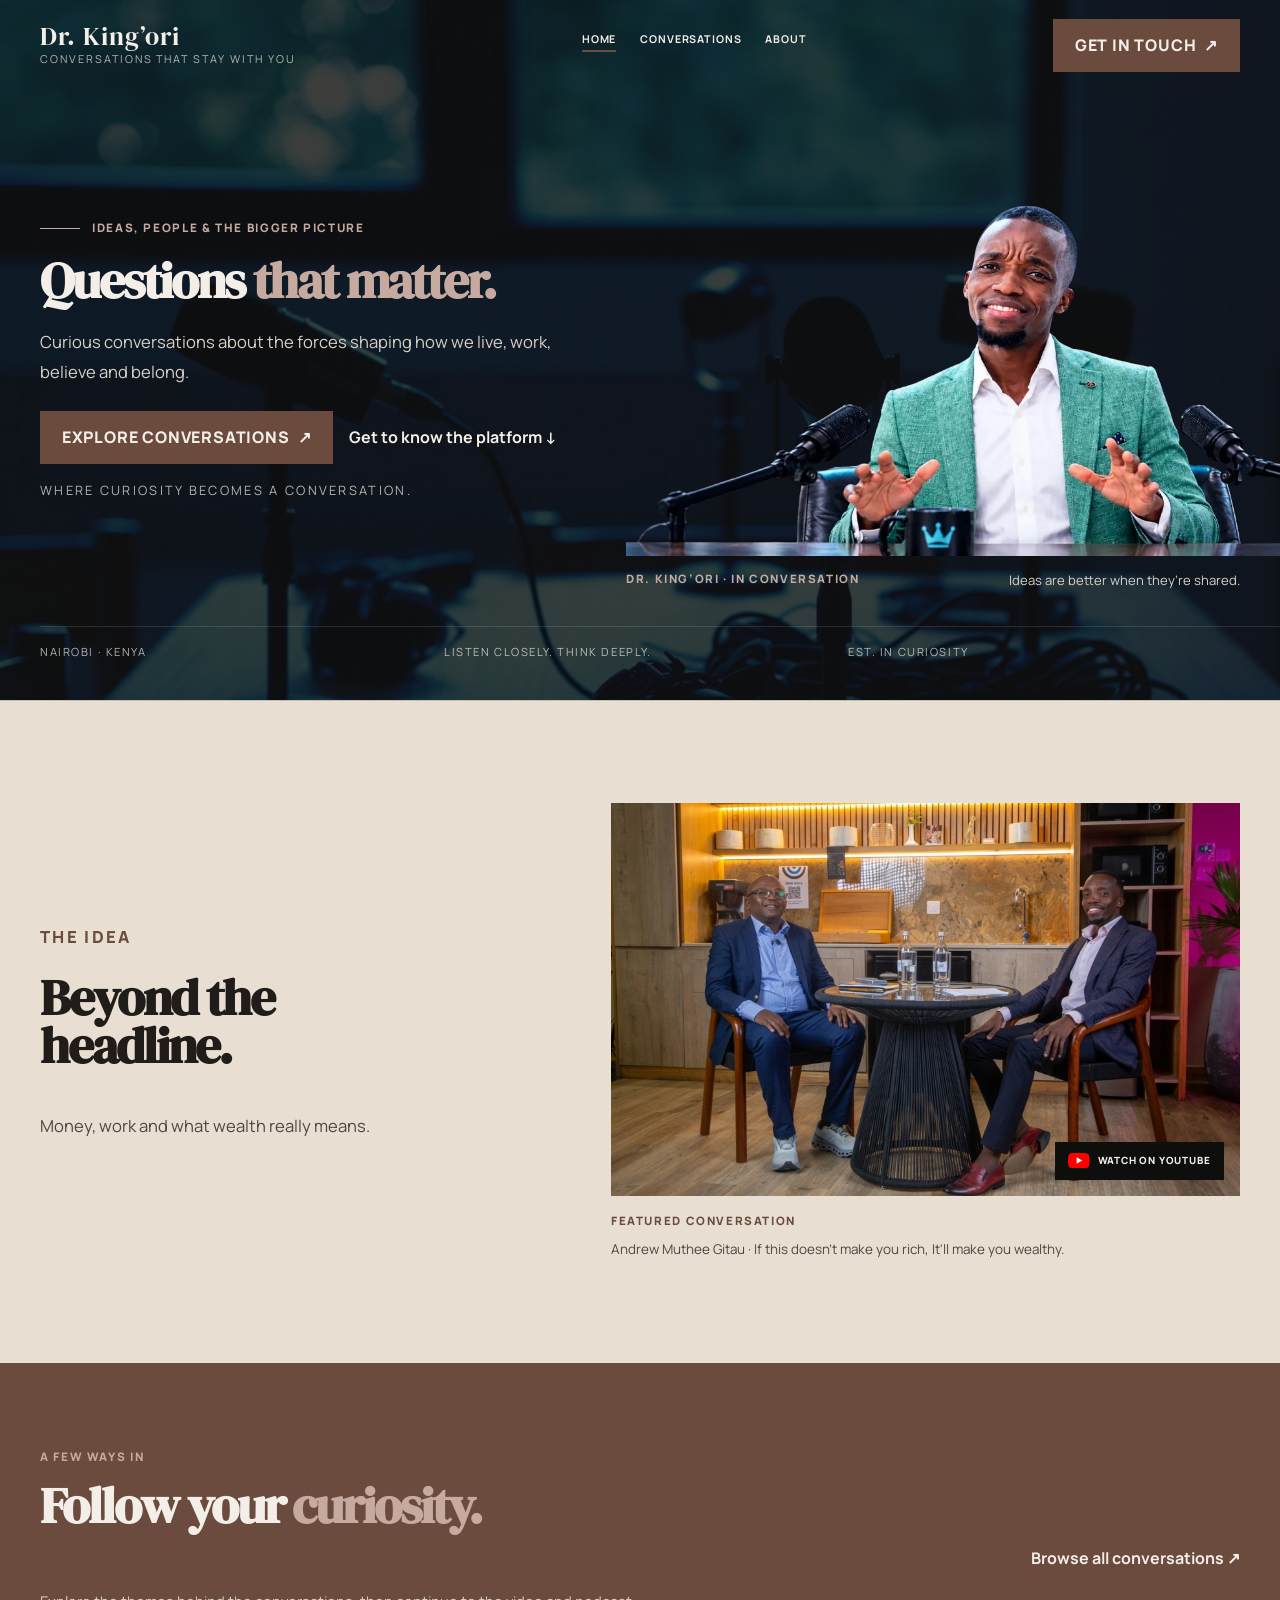
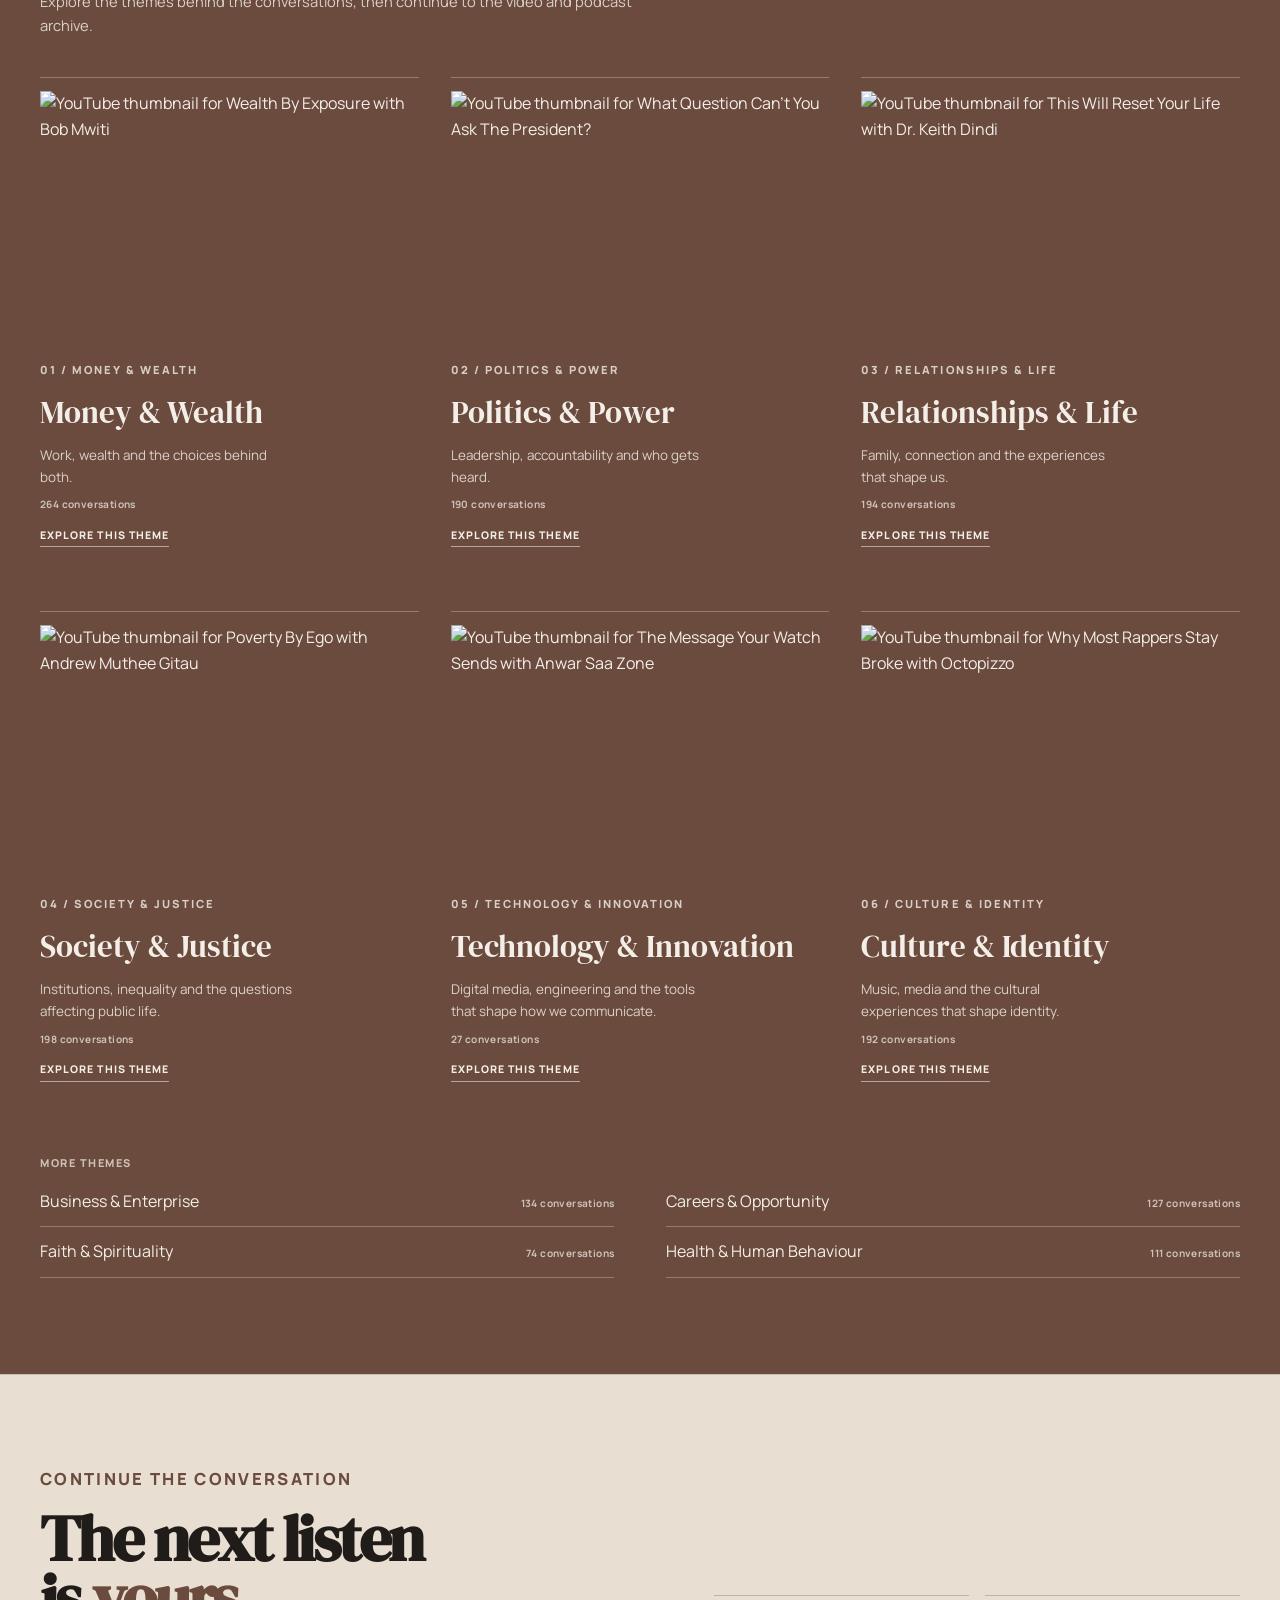
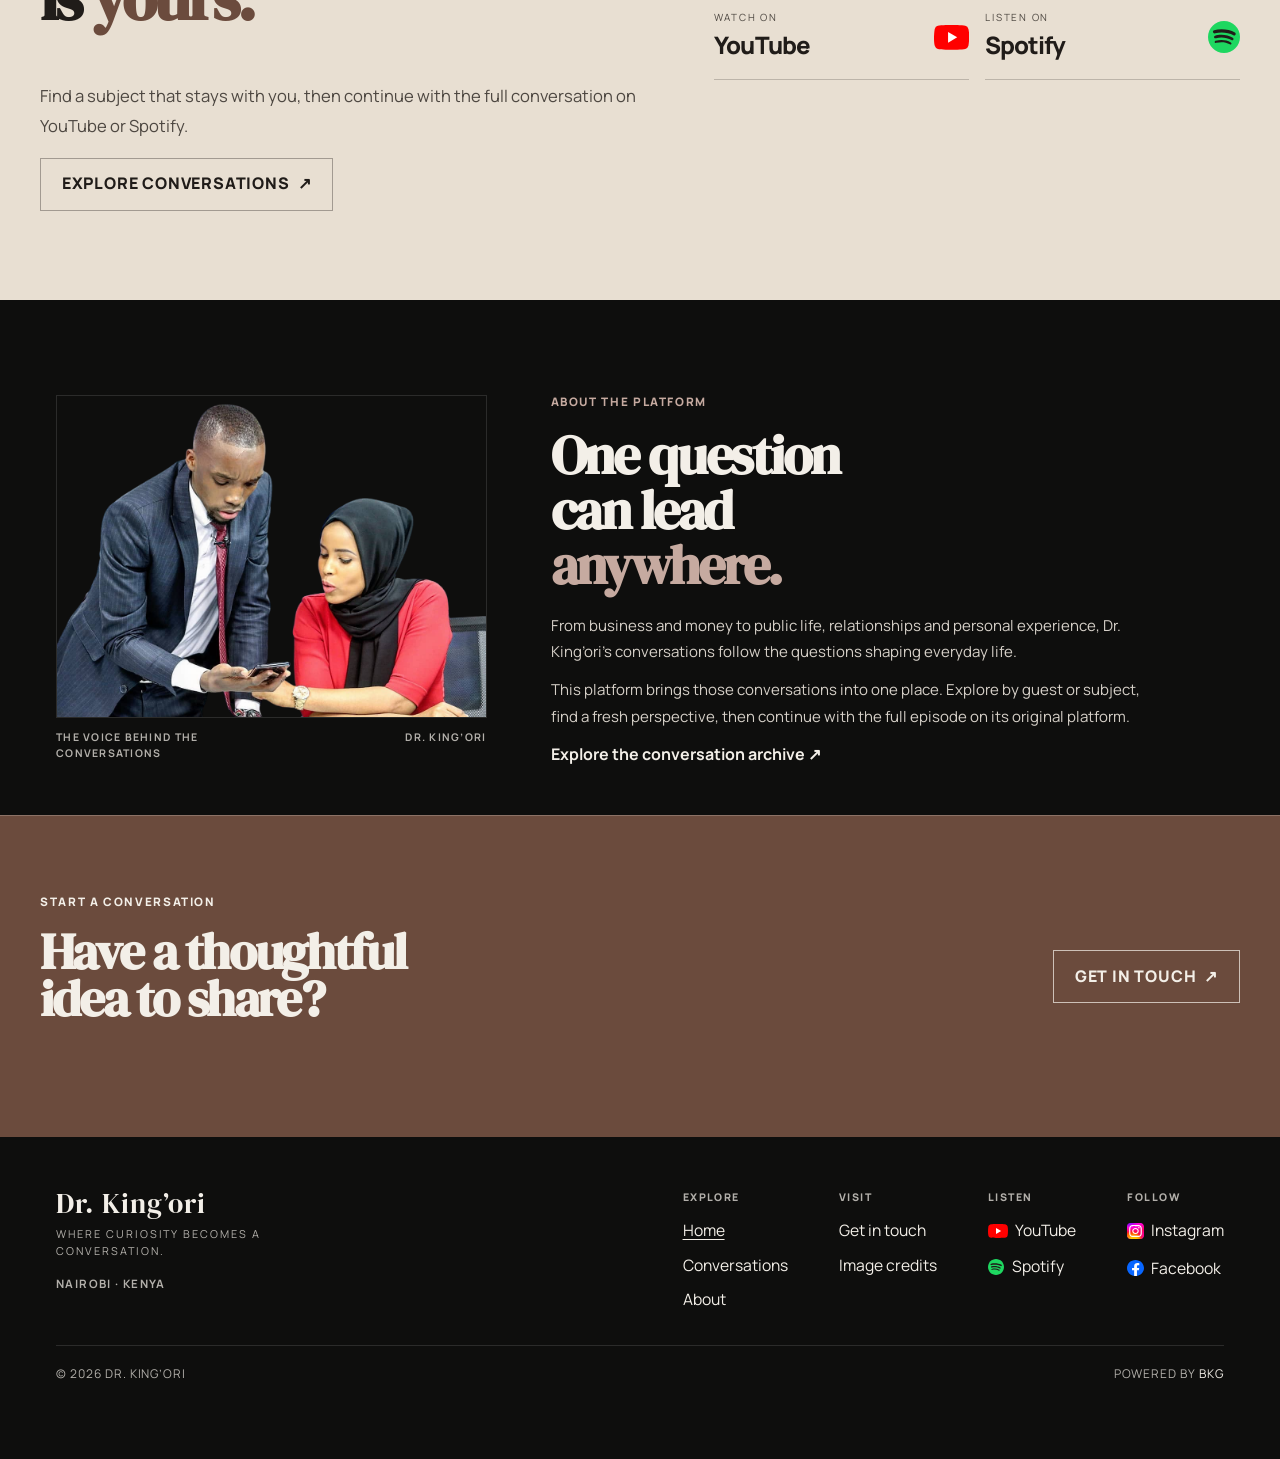
==== commit c7593ed8: "Align the header and theme cards with the hero title. The logo sat further in than “Questions that m" ====
--- a/index.html
+++ b/index.html
@@ -17,7 +17,7 @@
       rel="stylesheet"
     />
     <link rel="stylesheet" href="styles/styles.css" />
-    <link rel="stylesheet" href="styles/kingori.css?v=20261023-2" />
+    <link rel="stylesheet" href="styles/kingori.css?v=20261023-3" />
     <script src="scripts/main.js?v=20261023-2" defer></script>
     <script type="module" src="scripts/conversations/homepage.js"></script>
   </head>
--- a/styles/kingori.css
+++ b/styles/kingori.css
@@ -161,6 +161,16 @@
   gap: 1rem;
   justify-items: center;
   align-items: center;
+}
+
+.home-page .page-header .header-container {
+  max-width: none;
+  padding-left: max(1rem, calc((100vw - 1200px) / 2));
+  padding-right: max(1rem, calc((100vw - 1200px) / 2));
+}
+
+.page-header .wordmark {
+  align-items: flex-start;
 }
 
 .wordmark {
@@ -719,6 +729,8 @@
 
 .topic-grid {
   list-style: none;
+  margin: 0;
+  padding: 0;
   display: grid;
   grid-template-columns: repeat(3, minmax(0, 1fr));
   column-gap: clamp(1rem, 2.5vw, 2rem);
@@ -2365,6 +2377,7 @@
 
   .home-page .header-container {
     grid-template-columns: minmax(0, 1fr) auto;
+    justify-items: start;
     gap: 0.65rem 1rem;
     padding: 0.85rem 1rem;
   }
